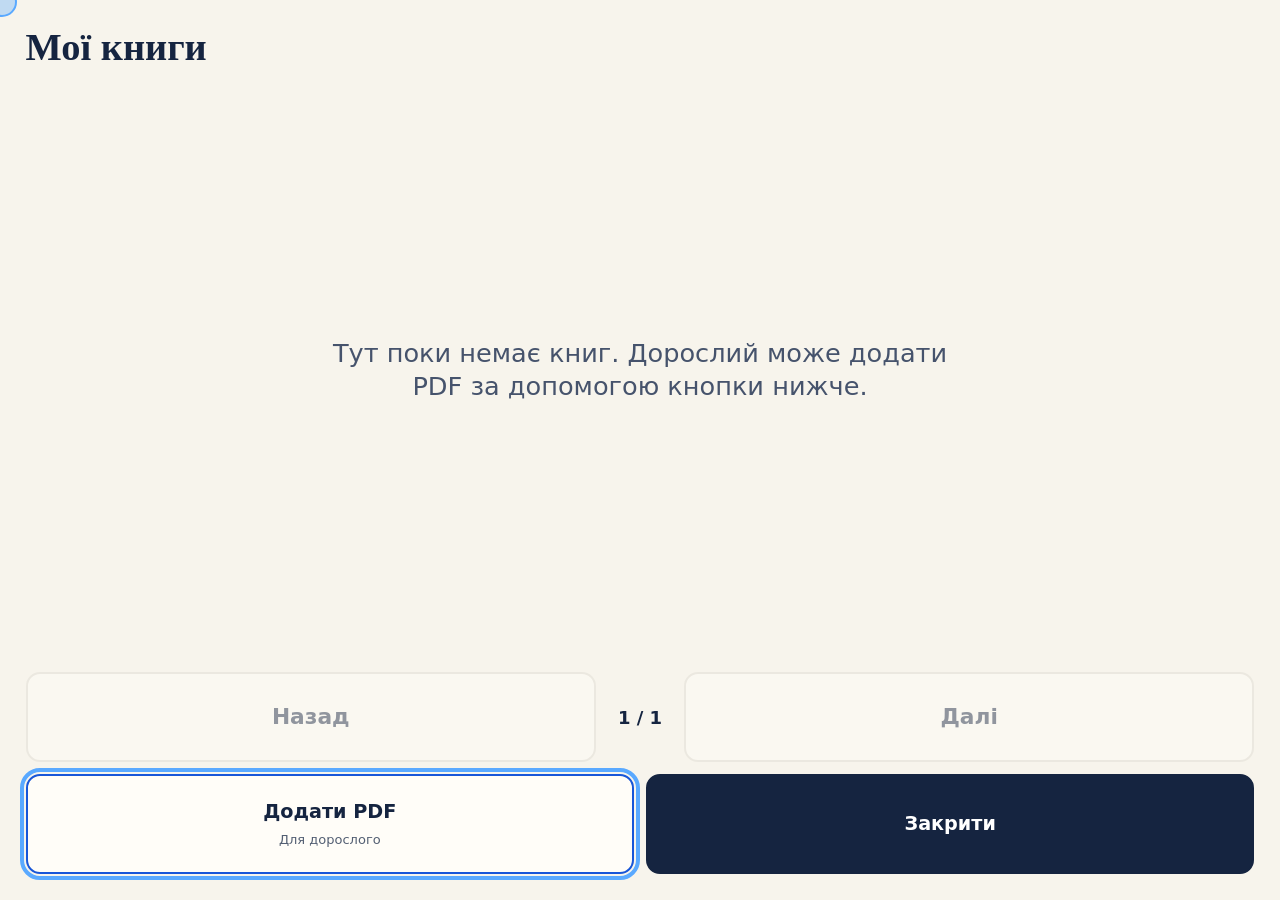
==== site/reader.html @ 6e588a0b "Replace button emoji with icons and document roadmap" ====
<!DOCTYPE html>
<html lang="uk">
<head>
<meta charset="UTF-8">
<meta name="viewport" content="width=device-width, initial-scale=1">
<title>Читанка PDF — керування очима</title>
<link rel="stylesheet" href="css/base.css">
<link rel="stylesheet" href="css/modals.css">
<link rel="stylesheet" href="css/reader.css">
<script src="lib/webgazer.js"></script>
</head>
<body>
<!-- Окрема сторінка читанки. Та сама розмітка секції є в index.html — змінювати обидві. -->
<!-- Читанка PDF: повноекранний шар. Логіка — js/reader/reader.js -->
<section id="reader-section" data-layer>
  <div class="rd-top"><span id="rd-title">Книги</span><span id="rd-page"></span></div>
  <div class="rd-main">
    <div id="reader-view"><div id="reader-pages"></div></div>
    <div class="rd-hint" id="rd-hint-top"></div><div class="rd-hint" id="rd-hint-bottom"></div>
    <div class="rd-hint" id="rd-hint-left"></div><div class="rd-hint" id="rd-hint-right"></div>
  </div>
  <nav class="rd-bar">
    <button class="tile" id="rd-exit" data-dwell><span class="tile-icon"><span class="ui-icon" aria-hidden="true" style="--icon:url(assets/icons/arrow-left.svg)"></span></span><span class="tile-label">Вихід</span></button>
    <button class="tile" id="rd-library" data-dwell><span class="tile-icon"><span class="ui-icon" aria-hidden="true" style="--icon:url(assets/icons/library.svg)"></span></span><span class="tile-label">Книги</span></button>
    <button class="tile" id="rd-zoom-out" data-dwell><span class="tile-icon"><span class="ui-icon" aria-hidden="true" style="--icon:url(assets/icons/zoom-out.svg)"></span></span><span class="tile-label">Менше</span></button>
    <button class="tile" id="rd-fit" data-dwell><span class="tile-icon"><span class="ui-icon" aria-hidden="true" style="--icon:url(assets/icons/move-horizontal.svg)"></span></span><span class="tile-label">По ширині</span></button>
    <button class="tile" id="rd-zoom-in" data-dwell><span class="tile-icon"><span class="ui-icon" aria-hidden="true" style="--icon:url(assets/icons/zoom-in.svg)"></span></span><span class="tile-label">Більше</span></button>
    <button class="tile" id="rd-prev" data-dwell><span class="tile-icon"><span class="ui-icon" aria-hidden="true" style="--icon:url(assets/icons/chevrons-up.svg)"></span></span><span class="tile-label">Назад</span></button>
    <button class="tile" id="rd-next" data-dwell><span class="tile-icon"><span class="ui-icon" aria-hidden="true" style="--icon:url(assets/icons/chevrons-down.svg)"></span></span><span class="tile-label">Далі</span></button>
    <button class="tile" id="rd-auto" data-dwell><span class="tile-icon"><span class="ui-icon" aria-hidden="true" style="--icon:url(assets/icons/eye.svg)"></span></span><span class="tile-label">Прокрутка</span></button>
    <button class="tile rd-more" id="rd-more" data-dwell><span class="tile-icon"><span class="ui-icon" aria-hidden="true" style="--icon:url(assets/icons/ellipsis.svg)"></span></span><span class="tile-label">Ще</span></button>
    <button class="tile" id="rd-pause" data-dwell data-dwell-always><span class="tile-icon"><span class="ui-icon" aria-hidden="true" style="--icon:url(assets/icons/pause.svg)"></span></span><span class="tile-label">Пауза</span></button>
  </nav>
</section>

<div id="modal-layer"></div>
<div id="gaze-dot"><div class="ring"></div></div>
<div id="toast" hidden></div>

<script>
  if (location.protocol === 'file:') {
    document.body.innerHTML = '<div class="file-warning"><h1>Відкрийте через ЗАПУСК.bat або веб-сервер</h1><p>Браузер не дозволяє камеру та модулі для файлів, відкритих подвійним кліком.</p></div>';
  }
</script>
<script type="module" src="js/reader-main.js"></script>
</body>
</html>
---- site/css/base.css ----
/* Токени, каркас, тулбар, панелі, dwell-зворотний зв'язок. Високий контраст, великі цілі. */
:root {
  --bg: #10131a; --panel: #181c25; --panel-2: #222836; --border: #343c4f;
  --text: #f1f3f8; --dim: #a3acbf; --accent: #5aa9ff; --ok: #4cd08a; --bad: #ff6b6b; --warn: #ffc257;
  --c-output: #b98cff; --c-input: #ff9f5a; --c-assign: #5aa9ff; --c-if: #ffc257; --c-while: #4cd08a; --c-for: #3fd0d0;
  --radius: 16px; --gap: 12px;
}
* { box-sizing: border-box; }
html, body { margin: 0; height: 100%; background: var(--bg); color: var(--text);
  font: 20px/1.3 'Segoe UI', system-ui, sans-serif; overflow: hidden; user-select: none; }
body { display: flex; flex-direction: column; }
[hidden] { display: none !important; }

/* ---- плитка (усі кнопки) ---- */
.tile { position: relative; overflow: hidden; display: flex; flex-direction: column; align-items: center; justify-content: center;
  gap: 4px; min-height: 96px; min-width: 110px; padding: 10px; border-radius: var(--radius);
  background: var(--panel-2); color: var(--text); border: 3px solid var(--border);
  font: inherit; font-size: 24px; font-weight: 600; cursor: pointer; }
.tile-icon { font-size: 30px; line-height: 1; }
.ui-icon { display: inline-block; width: 1em; height: 1em; vertical-align: middle; background: currentColor;
  -webkit-mask: var(--icon) center / contain no-repeat; mask: var(--icon) center / contain no-repeat; }
.tile:focus-visible { outline: 4px solid var(--accent); outline-offset: 2px; }
.tile-sub { font-size: 15px; font-weight: 400; color: var(--dim); }
.tile.ok { border-color: var(--ok); }
.tile.cancel { border-color: #555; color: var(--dim); }
.tile.danger { border-color: var(--bad); }
.tile.active { border-color: var(--accent); background: #1d3350; }

/* dwell: смужка прогресу знизу + підсвічування */
[data-dwell] { position: relative; }
[data-dwell]::after { content: ''; position: absolute; left: 0; bottom: 0; height: 8px; pointer-events: none;
  width: calc(var(--dwell, 0) * 100%); background: var(--ok); }
.dwell-focus { outline: 4px solid var(--accent); outline-offset: 2px; }
.dwell-fired { animation: fired .3s; }
@keyframes fired { from { background: var(--ok); } }
body.paused [data-dwell]:not([data-dwell-always]) { opacity: .35; }
body.paused #btn-pause { border-color: var(--warn); background: #4a3a14; }

#gaze-dot { position: fixed; left: 0; top: 0; width: 0; height: 0; pointer-events: none; z-index: 10001; }
#gaze-dot::before { content: ''; position: absolute; width: 26px; height: 26px; left: -13px; top: -13px; border-radius: 50%;
  background: rgba(90,169,255,.35); border: 2px solid var(--accent); }
#gaze-dot .ring { position: absolute; width: 56px; height: 56px; left: -28px; top: -28px; border-radius: 50%;
  background: conic-gradient(var(--ok) calc(var(--p, 0) * 360deg), transparent 0);
  -webkit-mask: radial-gradient(circle, transparent 20px, #000 21px); mask: radial-gradient(circle, transparent 20px, #000 21px); }

/* ---- тулбар ---- */
#toolbar { display: flex; gap: var(--gap); padding: var(--gap); background: var(--panel); border-bottom: 2px solid var(--border); flex-shrink: 0; }
#toolbar .tool { min-width: 140px; }
#toolbar .run { border-color: var(--ok); }
#toolbar .stop { border-color: var(--bad); }
body:not(.running) #btn-stop { opacity: .45; }
.spacer { flex: 1; display: flex; align-items: center; justify-content: center; text-align: center; }
#cam-status { font-size: 16px; color: var(--dim); max-width: 420px; }
#cam-status.ok { color: var(--ok); }
#cam-status.error { color: var(--bad); font-weight: 600; }

/* ---- основна частина ---- */
#main { flex: 1; display: flex; min-height: 0; }
#chart-panel { flex: 1; display: flex; min-width: 0; }
#chart-wrap { flex: 1; overflow: auto; padding: 24px 24px 200px;
  background: radial-gradient(circle at 1px 1px, #262c3a 1px, transparent 0) 0 0/28px 28px; }
#chart-wrap::-webkit-scrollbar { width: 14px; height: 14px; }
#chart-wrap::-webkit-scrollbar-thumb { background: var(--border); border-radius: 7px; }
#scroller { display: grid; grid-template-rows: 1fr auto auto 1fr; gap: var(--gap); padding: var(--gap); width: 130px; background: var(--panel); }
#scroller .tile { font-size: 34px; min-width: 0; }

#side { width: 380px; display: flex; flex-direction: column; padding: var(--gap); background: var(--panel); border-left: 2px solid var(--border); gap: 8px; }
#side h3 { margin: 4px 0; font-size: 18px; color: var(--dim); }
#console-out { flex: 2; overflow-y: auto; background: #0a0c10; border-radius: 12px; padding: 12px; font: 24px/1.35 Consolas, monospace; }
#console-out .line.sys { color: var(--dim); font-size: 17px; }
#console-out .line.error { color: var(--bad); font-size: 19px; }
#console-out .line.input { color: var(--c-input); }
#vars { flex: 1; overflow-y: auto; }
.var-row { display: flex; justify-content: space-between; padding: 8px 12px; margin-bottom: 6px; border-radius: 10px; background: var(--panel-2); font-size: 22px; }
.var-row span { font-family: Consolas, monospace; color: var(--ok); }
.muted { color: var(--dim); }

#toast { position: fixed; top: 130px; left: 50%; transform: translateX(-50%); z-index: 10002; max-width: 80vw;
  background: var(--panel-2); border: 2px solid var(--accent); border-radius: 12px; padding: 14px 24px; font-size: 22px; }

/* відео WebGazer: маленьке в кутку; при калібруванні — по центру */
#webgazerVideoContainer { position: fixed !important; left: auto !important; top: auto !important; right: 150px !important; bottom: 12px !important;
  transform: scale(.5); transform-origin: bottom right; z-index: 900 !important; border-radius: 12px; overflow: hidden; opacity: .85; }
body.calibrating #webgazerVideoContainer { right: 50% !important; bottom: 50% !important; transform: translate(50%, 50%) scale(1.3); z-index: 10005 !important; opacity: 1; }

.file-warning { margin: auto; text-align: center; padding: 40px; }
---- site/css/modals.css ----
/* Модалки: займають майже весь екран, щоб плитки були якомога більшими. */
#modal-layer > .modal { position: fixed; inset: 0; z-index: 5000; display: flex; flex-direction: column;
  padding: 20px 28px; background: rgba(12,14,19,.97); }
.modal-title { margin: 0 0 16px; font-size: 32px; text-align: center; }
.modal-body { flex: 1; display: flex; flex-direction: column; gap: var(--gap); min-height: 0; }
.grid { display: grid; grid-template-columns: repeat(var(--cols), 1fr); gap: var(--gap); grid-auto-rows: minmax(110px, 1fr); flex: 1; }
.tile.var { font-family: Consolas, monospace; font-size: 30px; color: var(--c-assign); }
.tile.op { font-size: 34px; color: var(--warn); }
.tile.digit, .tile.key { font-size: 36px; }
.tile[class*="block-"] { font-size: 28px; }
.block-output { border-color: var(--c-output); } .block-input { border-color: var(--c-input); }
.block-assign { border-color: var(--c-assign); } .block-if { border-color: var(--c-if); }
.block-while { border-color: var(--c-while); } .block-for { border-color: var(--c-for); }

/* редактор виразу */
.expr-top { display: flex; gap: 16px; align-items: center; }
.expr-display, .kb-display { flex: 1; min-height: 90px; padding: 14px 20px; border-radius: 14px; background: #0a0c10;
  border: 3px solid var(--border); font: 600 38px/1.2 Consolas, monospace; display: flex; align-items: center; word-break: break-word; }
.modal-body > .kb-display { flex: 0 0 auto; }
.expr-status { width: 360px; font-size: 20px; }
.expr-status.ok { color: var(--ok); } .expr-status.bad { color: var(--warn); }
.expr-tabs { display: grid; grid-template-columns: repeat(3, 1fr); gap: var(--gap); }
.expr-tabs .tile { min-height: 80px; }
.expr-main, .kb-main { flex: 1; display: flex; gap: var(--gap); min-height: 0; }
.expr-pad { flex: 1; display: flex; }
.expr-side, .kb-side { width: 230px; display: flex; flex-direction: column; gap: var(--gap); }
.expr-side .tile, .kb-side .tile { flex: 1; min-height: 80px; }

@media (max-width: 700px) {
  #modal-layer > :is(.expr-editor, .keyboard, .numpad) { padding: 10px; gap: 6px; }
  :is(.expr-editor, .keyboard, .numpad) .modal-title { margin: 0; font-size: 21px; line-height: 1.15; }
  :is(.expr-editor, .keyboard, .numpad) .modal-body { gap: 6px; }
  :is(.expr-editor, .keyboard, .numpad) .tile { min-width: 0; min-height: 0; padding: 3px; gap: 2px; border-radius: 9px; font-size: 16px; overflow-wrap: anywhere; }
  :is(.expr-editor, .keyboard, .numpad) .tile-icon { font-size: 18px; }
  :is(.expr-editor, .keyboard, .numpad) .tile-sub { font-size: 11px; line-height: 1; }
  :is(.expr-editor, .keyboard, .numpad) .grid { min-width: 0; min-height: 0; gap: 4px; grid-auto-rows: minmax(0, 1fr); }
  .expr-top { gap: 6px; min-width: 0; }
  .expr-display, .kb-display { min-width: 0; min-height: 48px; max-height: 68px; overflow: auto; padding: 6px 10px; font-size: 22px; }
  .expr-status { width: auto; flex: 0 1 38%; max-height: 68px; overflow: auto; font-size: 13px; line-height: 1.1; overflow-wrap: anywhere; }
  .expr-tabs { gap: 4px; }
  .expr-tabs .tile { min-height: 52px; font-size: 13px; }
  .expr-main, .kb-main { flex-direction: column; gap: 6px; }
  .expr-pad, .kb-keys { flex: 1; min-height: 0; min-width: 0; display: flex; }
  .expr-pad .grid, .keyboard .grid { grid-template-columns: repeat(6, minmax(0, 1fr)); }
  .numpad .kb-main > .grid { grid-template-columns: repeat(3, minmax(0, 1fr)); }
  .expr-side, .kb-side { width: 100%; flex: 0 0 104px; display: grid; grid-template-columns: repeat(3, minmax(0, 1fr)); grid-auto-rows: minmax(0, 1fr); gap: 4px; }
  .expr-side { flex-basis: 54px; grid-template-columns: repeat(4, minmax(0, 1fr)); }
  .numpad .kb-side { flex-basis: 64px; }
}

/* Choice pages keep every gaze target visible, including on narrow screens. */
#modal-layer > .choice { padding: clamp(12px, 2.5vw, 28px); gap: 10px; background: #f7f4ec; color: #152440; }
.choice .modal-title { font: 700 clamp(24px, 4vw, 40px)/1.1 Georgia, serif; text-align: left; margin: 0; overflow-wrap: anywhere; }
.choice .tile { background: #fffdf8; color: #152440; border: 2px solid #ddd8cd; }
.choice .tile-sub { color: #535f73; }
.choice .tile:hover, .choice .tile:focus-visible { border-color: #1856d8; }
.choice .tile:focus-visible, .choice .tile.dwell-focus { outline-color: #1856d8; }
.choice [data-dwell]::after { background: #1856d8; }
.choice .tile.danger { border-color: #b64242; }
.choice .tile.cancel { background: #e8eef8; color: #152440; }
.choice .modal-body, .choice .grid { min-width: 0; min-height: 0; }
.choice .grid { grid-template-columns: repeat(var(--cols), minmax(0, 1fr)); grid-auto-rows: minmax(0, 1fr); }
.choice .grid .tile, .choice-nav .tile { min-width: 0; min-height: 0; overflow-wrap: anywhere; }
.choice-nav { display: flex; flex: 0 0 clamp(64px, 12vh, 96px); align-items: stretch; gap: 8px; }
.choice-nav .tile { flex: 1; font-size: clamp(16px, 2vw, 22px); }
.choice-nav .tile:disabled { opacity: .35; }
.choice-page-count { align-self: center; white-space: nowrap; font-size: 16px; }
@media (max-width: 700px) {
  .choice .grid { grid-template-columns: repeat(2, minmax(0, 1fr)); }
  .choice .grid .tile { font-size: clamp(16px, 4.5vw, 22px); padding: 6px; }
  .choice .grid .tile-icon { font-size: clamp(24px, 5vw, 32px); }
  .choice .grid .tile-sub { font-size: clamp(13px, 3.5vw, 15px); }
  .choice-nav { gap: 5px; }
  .choice-nav .tile { font-size: 15px; padding: 5px; }
  .choice-page-count { font-size: 13px; }
}

/* Settings are paged so gaze targets remain available without scrolling. */
#modal-layer > .settings { background: #f7f4ec; color: #152440; padding: clamp(12px, 2.5vw, 28px); gap: 10px; }
.settings .modal-title { margin: 0; font: 700 clamp(26px, 4vw, 42px)/1.1 Georgia, serif; text-align: left; }
.settings .modal-body { overflow: hidden; gap: 12px; }
.settings .steppers, .settings .settings-toggles { flex: 1; min-height: 0; display: grid; grid-template-columns: 1fr 1fr; grid-template-rows: 1fr 1fr; gap: 12px; }
.settings .stepper { min-width: 0; min-height: 0; display: grid; grid-template-columns: minmax(64px, 1fr) minmax(65px, 1fr) minmax(64px, 1fr); grid-template-rows: auto 1fr; gap: 6px 8px; padding: 12px; border: 1px solid #ddd9ce; border-radius: 16px; background: #fffdf8; }
.settings .stepper-label { grid-column: 1 / -1; font-size: clamp(16px, 2vw, 21px); font-weight: 700; line-height: 1.15; color: #152440; }
.settings .stepper-value { align-self: center; text-align: center; font-size: clamp(18px, 2.2vw, 28px); font-weight: 700; font-variant-numeric: tabular-nums; }
#modal-layer > .settings .tile { min-width: 0; min-height: 0; border: 2px solid #c9d3e3; border-radius: 14px; background: #e8eef8; color: #152440; font-size: clamp(16px, 2vw, 23px); }
#modal-layer > .settings .tile:focus-visible { outline: 4px solid #1856d8; outline-offset: 2px; }
#modal-layer > .settings .tile.dwell-focus { outline: 4px solid #1856d8; }
#modal-layer > .settings [data-dwell]::after { background: #1856d8; }
#modal-layer > .settings .tile:disabled { opacity: .35; cursor: default; }
#modal-layer > .settings .settings-close { background: #152440; color: #fff; border-color: #152440; }
#modal-layer > .settings .settings-close::after { background: #efb21d; }
.settings-nav { flex: 0 0 clamp(66px, 12vh, 96px); display: grid; grid-template-columns: minmax(0, 1fr) auto minmax(0, 1fr) minmax(0, 1.2fr); gap: 8px; align-items: stretch; }
.settings-page-count { align-self: center; white-space: nowrap; font-size: 16px; font-weight: 700; }
#modal-layer > .modal .modal-resume { flex: 0 0 68px; align-self: flex-end; min-height: 68px; min-width: 180px; padding: 8px 20px; border-color: #efb21d; background: #ffedb2; color: #152440; }
@media (max-width: 700px) {
  .settings .steppers { grid-template-columns: 1fr; grid-template-rows: repeat(4, 1fr); gap: 8px; }
  .settings .stepper { grid-template-columns: minmax(60px, .8fr) minmax(55px, 1fr) minmax(60px, .8fr); grid-template-rows: auto minmax(0, 1fr); padding: 6px 10px; gap: 4px 8px; }
  .settings .stepper-label { font-size: 15px; }
  .settings .settings-toggles { gap: 8px; }
  #modal-layer > .settings .tile { font-size: 16px; padding: 4px; }
  #modal-layer > .settings .tile-icon { font-size: 22px; }
  .settings-nav { flex-basis: 68px; gap: 5px; }
  .settings-page-count { font-size: 13px; }
  #modal-layer > .settings .settings-nav .tile { font-size: 14px; }
  #modal-layer > .modal .modal-resume { flex-basis: 56px; min-height: 56px; min-width: 150px; }
}

/* перевірка очей */
.eye-state { font-size: 40px; text-align: center; }
.eye-bar { position: relative; height: 70px; border-radius: 14px; background: #0a0c10; border: 3px solid var(--border); overflow: hidden; }
.eye-fill { height: 100%; width: 0; background: var(--ok); transition: width .05s linear; }
.eye-fill.closed { background: var(--warn); }
.eye-mark { position: absolute; top: 0; bottom: 0; width: 4px; background: var(--bad); }
.eye-row { flex: 1; display: flex; gap: var(--gap); min-height: 0; }
.eye-stats { flex: 1; display: flex; flex-direction: column; justify-content: center; gap: 12px; font-size: 28px; }
.eye-stats b { color: var(--ok); }
.eye-target { flex: 1; font-size: 34px; }
.eye-close { flex: 0 0 110px; }

/* калібрування */
.modal.calib { background: #000 !important; }
.calib-msg { margin: auto auto 80px auto; text-align: center; font-size: 26px; position: relative; z-index: 10010; }
.calib-msg.small { position: absolute; left: 0; right: 0; top: 35%; color: var(--dim); }
/* червона — чекаємо, поки око зупиниться на точці;
   зелена — око на точці, йде збір (точка зменшується з прогресом);
   done — точку зібрано: коротко світиться зеленим, потім з'являється наступна */
.calib-dot { position: absolute; width: 80px; height: 80px; margin: -40px 0 0 -40px; border-radius: 50%;
  background: radial-gradient(circle, #fff 0 9px, var(--bad) 10px); box-shadow: 0 0 30px var(--bad);
  transition: transform .15s linear, background .2s, box-shadow .2s; }
.calib-dot.settled { background: radial-gradient(circle, #fff 0 9px, var(--ok) 10px); box-shadow: 0 0 30px var(--ok); }
.calib-dot.done { background: var(--ok); box-shadow: 0 0 60px 20px var(--ok); }
---- site/css/reader.css ----
/* PDF reader: the page remains neutral and controls use the same visual language as Home. */
#reader-section { position: fixed; inset: 0; z-index: 3500; display: flex; flex-direction: column; background: #f7f4ec; color: #152440; }
.rd-top { display: flex; justify-content: space-between; align-items: center; gap: 16px; padding: 10px 20px; min-height: 52px; color: #152440; font-size: 18px; flex-shrink: 0; }
#rd-title { overflow: hidden; white-space: nowrap; text-overflow: ellipsis; font-weight: 700; }
#rd-page { color: #34435e; font-weight: 600; white-space: nowrap; }
.rd-main { position: relative; flex: 1; min-height: 0; }
#reader-view { position: absolute; inset: 0; overflow: auto; background: #dce3ed; }
#reader-pages { display: flex; flex-direction: column; align-items: center; gap: 16px; padding: 16px 24px; min-width: min-content; }
.pdf-page { position: relative; flex-shrink: 0; background: #fff; box-shadow: 0 2px 12px rgba(21,36,64,.2); }
.pdf-page canvas { position: absolute; inset: 0; width: 100%; height: 100%; }
.rd-hint { position: absolute; pointer-events: none; opacity: 0; transition: opacity .15s; z-index: 2; }
#rd-hint-top { left: 0; right: 0; top: 0; height: 16%; background: linear-gradient(rgba(24,86,216,.45), transparent); }
#rd-hint-bottom { left: 0; right: 0; bottom: 0; height: 24%; background: linear-gradient(transparent, rgba(24,86,216,.45)); }
#rd-hint-left { top: 0; bottom: 0; left: 0; width: 12%; background: linear-gradient(90deg, rgba(24,86,216,.45), transparent); }
#rd-hint-right { top: 0; bottom: 0; right: 0; width: 12%; background: linear-gradient(270deg, rgba(24,86,216,.45), transparent); }
.rd-bar { display: grid; grid-template-columns: repeat(9, 1fr); gap: 10px; padding: 10px; height: 120px; flex-shrink: 0; background: #f7f4ec; border-top: 1px solid #dedbd2; }
.rd-bar .tile { min-width: 0; min-height: 0; padding: 8px; background: #fffdf8; border: 2px solid #ddd8cd; border-radius: 14px; color: #152440; font-size: 17px; }
.rd-bar .tile-icon { font-size: 28px; }
.rd-bar .tile-label { text-align: center; line-height: 1.1; }
.rd-bar .tile:hover, .rd-bar .tile:focus-visible { border-color: #1856d8; }
.rd-bar .tile.dwell-focus { outline-color: #1856d8; }
.rd-bar [data-dwell]::after { background: #1856d8; }
.rd-bar .tile.active { background: #dce8ff; border-color: #1856d8; }
.rd-bar #rd-pause { background: #152440; color: #fff; border-color: #152440; }
.rd-bar #rd-pause::after { background: #efb21d; }
.rd-more { display: none; }

/* The library always presents a finite page of large targets with gaze-accessible navigation. */
#modal-layer > .modal.library { padding: clamp(12px, 2vw, 28px); background: #f7f4ec; color: #152440; }
.library .modal-title { text-align: left; margin: 0 0 12px; font: 700 clamp(28px, 3vw, 46px)/1.1 Georgia, serif; }
.library .modal-body { display: flex; flex-direction: column; gap: 12px; min-height: 0; }
.library-books { flex: 1; min-height: 0; display: grid; grid-template-columns: repeat(2, minmax(0, 1fr)); grid-template-rows: repeat(2, minmax(0, 1fr)); gap: 12px; }
.library .tile { min-width: 0; min-height: 0; padding: 12px; background: #fffdf8; color: #152440; border: 2px solid #dedbd2; border-radius: 14px; }
.library .tile:hover, .library .tile:focus-visible { border-color: #1856d8; }
.library .tile.dwell-focus { outline-color: #1856d8; }
.library [data-dwell]::after { background: #1856d8; }
.library .tile:disabled { opacity: .45; cursor: default; }
.library .tile.book { text-align: left; align-items: flex-start; justify-content: center; padding: clamp(12px, 2vw, 24px); }
.library .tile.book .tile-label { display: -webkit-box; -webkit-box-orient: vertical; -webkit-line-clamp: 3; overflow: hidden; overflow-wrap: anywhere; font-size: clamp(18px, 2.3vw, 30px); line-height: 1.16; }
.library .tile-sub { margin-top: 8px; color: #535f73; font-size: clamp(14px, 1.4vw, 18px); }
.library-empty { flex: 1; display: flex; align-items: center; max-width: 640px; margin: 0 auto; font-size: clamp(18px, 2vw, 26px); color: #46536c; text-align: center; }
.library-instruction { margin: 0; font-size: 18px; color: #923b29; }
.library-pages { display: grid; grid-template-columns: 1fr auto 1fr; align-items: center; gap: 12px; height: clamp(58px, 10vh, 90px); flex-shrink: 0; }
.library-pages .tile { height: 100%; font-size: clamp(16px, 1.7vw, 22px); }
.library-page { min-width: 64px; font-size: 18px; font-weight: 700; text-align: center; }
.library-tools { display: flex; gap: 12px; flex-shrink: 0; min-height: clamp(72px, 12vh, 100px); }
.library-tools .tile { flex: 1; font-size: clamp(15px, 1.5vw, 20px); }
.library-tools .tile-sub { margin: 3px 0 0; font-size: 13px; }
.library-tools .library-exit { background: #152440; color: #fff; border-color: #152440; }
.library-tools .library-exit::after { background: #efb21d; }
@media (max-width: 1050px) {
  .rd-bar { grid-template-columns: minmax(0, 1fr) repeat(3, minmax(0, .9fr)) minmax(0, 1.35fr); height: 106px; gap: 8px; padding: 8px; }
  .rd-bar .tile { padding: 4px; gap: 2px; }
  .rd-bar .tile-label { font-size: clamp(13px, 1.7vw, 17px); overflow-wrap: anywhere; }
  .rd-bar .tile-icon { font-size: 26px; }
  .rd-more { display: flex; }
  .rd-bar #rd-library, .rd-bar #rd-zoom-out, .rd-bar #rd-fit, .rd-bar #rd-zoom-in, .rd-bar #rd-auto { display: none; }
  .rd-bar.more { grid-template-columns: repeat(4, minmax(0, 1fr)); grid-template-rows: 1fr 1fr; height: min(220px, 32vh); }
  .rd-bar.more #rd-library, .rd-bar.more #rd-zoom-out, .rd-bar.more #rd-fit, .rd-bar.more #rd-zoom-in, .rd-bar.more #rd-auto { display: flex; }
  .rd-bar.more #rd-exit, .rd-bar.more #rd-prev, .rd-bar.more #rd-next { display: none; }
}
@media (max-width: 600px) {
  .rd-top { min-height: 44px; padding: 7px 12px; font-size: 15px; }
  .rd-bar { height: 92px; gap: 6px; padding: 6px; }
  .rd-bar .tile-icon { font-size: 22px; }
  .rd-bar .tile-label { font-size: 13px; }
  #modal-layer > .modal.library { padding: 12px; }
  .library .modal-body { gap: 8px; }
  .library-books { gap: 8px; }
  .library-pages { height: 58px; gap: 8px; }
  .library-tools { min-height: 76px; gap: 8px; }
  .library-tools .tile { padding: 6px; }
  .library .tile-sub { margin-top: 4px; font-size: 13px; }
}
@media (prefers-reduced-motion: reduce) { .rd-hint { transition: none; } }
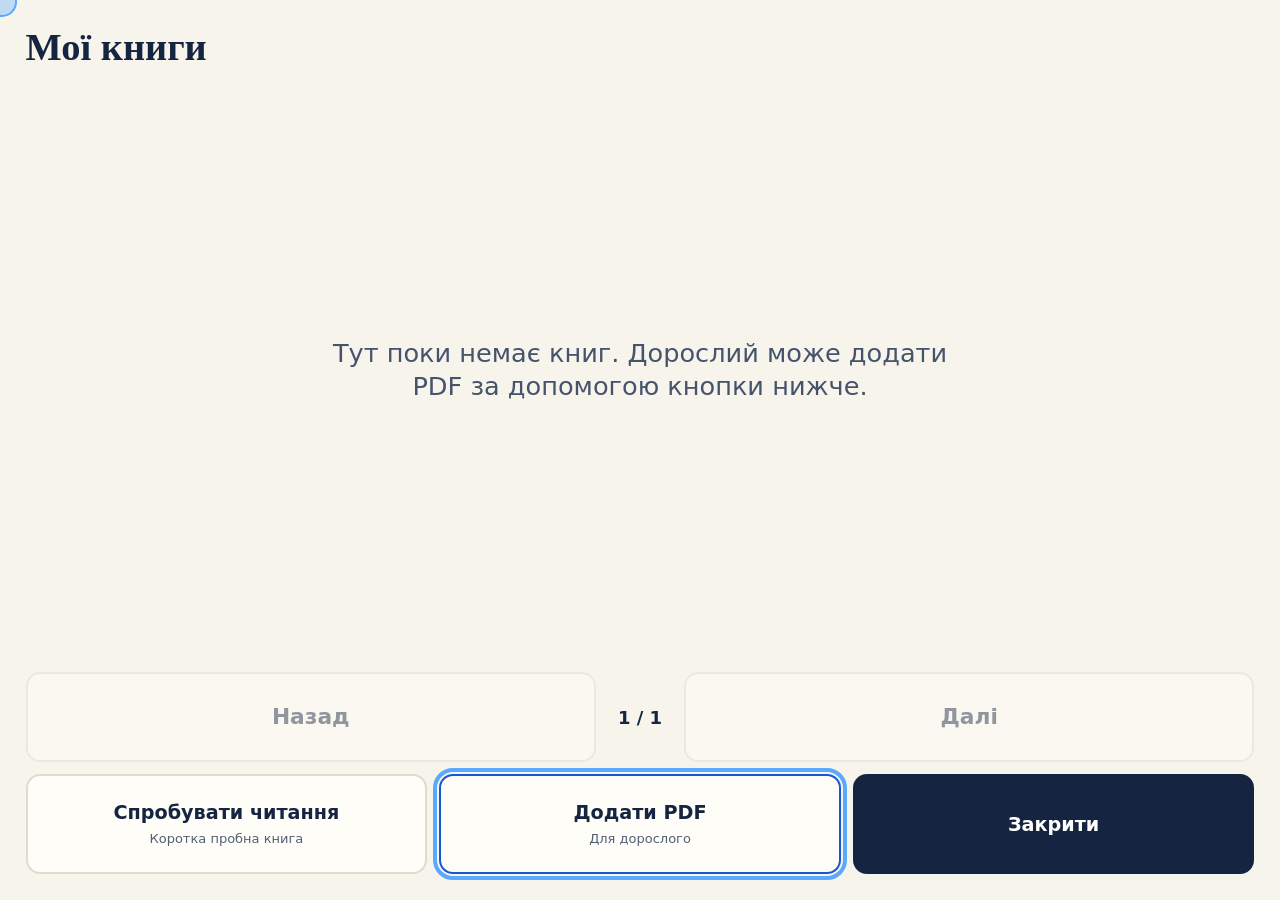
==== commit da59a88a: "Add reading demo and fix issues found in browser review" ====
--- a/site/reader.html
+++ b/site/reader.html
@@ -4,9 +4,9 @@
 <meta charset="UTF-8">
 <meta name="viewport" content="width=device-width, initial-scale=1">
 <title>Читанка PDF — керування очима</title>
-<link rel="stylesheet" href="css/base.css">
-<link rel="stylesheet" href="css/modals.css">
-<link rel="stylesheet" href="css/reader.css">
+<link rel="stylesheet" href="css/base.css?v=20261105b">
+<link rel="stylesheet" href="css/modals.css?v=20261105b">
+<link rel="stylesheet" href="css/reader.css?v=20261105b">
 <script src="lib/webgazer.js"></script>
 </head>
 <body>
@@ -20,16 +20,16 @@
     <div class="rd-hint" id="rd-hint-left"></div><div class="rd-hint" id="rd-hint-right"></div>
   </div>
   <nav class="rd-bar">
-    <button class="tile" id="rd-exit" data-dwell><span class="tile-icon"><span class="ui-icon" aria-hidden="true" style="--icon:url(assets/icons/arrow-left.svg)"></span></span><span class="tile-label">Вихід</span></button>
-    <button class="tile" id="rd-library" data-dwell><span class="tile-icon"><span class="ui-icon" aria-hidden="true" style="--icon:url(assets/icons/library.svg)"></span></span><span class="tile-label">Книги</span></button>
-    <button class="tile" id="rd-zoom-out" data-dwell><span class="tile-icon"><span class="ui-icon" aria-hidden="true" style="--icon:url(assets/icons/zoom-out.svg)"></span></span><span class="tile-label">Менше</span></button>
-    <button class="tile" id="rd-fit" data-dwell><span class="tile-icon"><span class="ui-icon" aria-hidden="true" style="--icon:url(assets/icons/move-horizontal.svg)"></span></span><span class="tile-label">По ширині</span></button>
-    <button class="tile" id="rd-zoom-in" data-dwell><span class="tile-icon"><span class="ui-icon" aria-hidden="true" style="--icon:url(assets/icons/zoom-in.svg)"></span></span><span class="tile-label">Більше</span></button>
-    <button class="tile" id="rd-prev" data-dwell><span class="tile-icon"><span class="ui-icon" aria-hidden="true" style="--icon:url(assets/icons/chevrons-up.svg)"></span></span><span class="tile-label">Назад</span></button>
-    <button class="tile" id="rd-next" data-dwell><span class="tile-icon"><span class="ui-icon" aria-hidden="true" style="--icon:url(assets/icons/chevrons-down.svg)"></span></span><span class="tile-label">Далі</span></button>
-    <button class="tile" id="rd-auto" data-dwell><span class="tile-icon"><span class="ui-icon" aria-hidden="true" style="--icon:url(assets/icons/eye.svg)"></span></span><span class="tile-label">Прокрутка</span></button>
-    <button class="tile rd-more" id="rd-more" data-dwell><span class="tile-icon"><span class="ui-icon" aria-hidden="true" style="--icon:url(assets/icons/ellipsis.svg)"></span></span><span class="tile-label">Ще</span></button>
-    <button class="tile" id="rd-pause" data-dwell data-dwell-always><span class="tile-icon"><span class="ui-icon" aria-hidden="true" style="--icon:url(assets/icons/pause.svg)"></span></span><span class="tile-label">Пауза</span></button>
+    <button class="tile" id="rd-exit" data-dwell><span class="tile-icon"><span class="ui-icon" aria-hidden="true" style="--icon:url(../assets/icons/arrow-left.svg)"></span></span><span class="tile-label">Вихід</span></button>
+    <button class="tile" id="rd-library" data-dwell><span class="tile-icon"><span class="ui-icon" aria-hidden="true" style="--icon:url(../assets/icons/library.svg)"></span></span><span class="tile-label">Книги</span></button>
+    <button class="tile" id="rd-zoom-out" data-dwell><span class="tile-icon"><span class="ui-icon" aria-hidden="true" style="--icon:url(../assets/icons/zoom-out.svg)"></span></span><span class="tile-label">Менше</span></button>
+    <button class="tile" id="rd-fit" data-dwell><span class="tile-icon"><span class="ui-icon" aria-hidden="true" style="--icon:url(../assets/icons/move-horizontal.svg)"></span></span><span class="tile-label">По ширині</span></button>
+    <button class="tile" id="rd-zoom-in" data-dwell><span class="tile-icon"><span class="ui-icon" aria-hidden="true" style="--icon:url(../assets/icons/zoom-in.svg)"></span></span><span class="tile-label">Більше</span></button>
+    <button class="tile" id="rd-prev" data-dwell><span class="tile-icon"><span class="ui-icon" aria-hidden="true" style="--icon:url(../assets/icons/chevrons-up.svg)"></span></span><span class="tile-label">Назад</span></button>
+    <button class="tile" id="rd-next" data-dwell><span class="tile-icon"><span class="ui-icon" aria-hidden="true" style="--icon:url(../assets/icons/chevrons-down.svg)"></span></span><span class="tile-label">Далі</span></button>
+    <button class="tile" id="rd-auto" data-dwell><span class="tile-icon"><span class="ui-icon" aria-hidden="true" style="--icon:url(../assets/icons/eye.svg)"></span></span><span class="tile-label">Прокрутка</span></button>
+    <button class="tile rd-more" id="rd-more" data-dwell><span class="tile-icon"><span class="ui-icon" aria-hidden="true" style="--icon:url(../assets/icons/ellipsis.svg)"></span></span><span class="tile-label">Ще</span></button>
+    <button class="tile" id="rd-pause" data-dwell data-dwell-always><span class="tile-icon"><span class="ui-icon" aria-hidden="true" style="--icon:url(../assets/icons/pause.svg)"></span></span><span class="tile-label">Пауза</span></button>
   </nav>
 </section>
 
--- a/site/css/modals.css
+++ b/site/css/modals.css
@@ -41,7 +41,9 @@
   .expr-tabs .tile { min-height: 52px; font-size: 13px; }
   .expr-main, .kb-main { flex-direction: column; gap: 6px; }
   .expr-pad, .kb-keys { flex: 1; min-height: 0; min-width: 0; display: flex; }
-  .expr-pad .grid, .keyboard .grid { grid-template-columns: repeat(6, minmax(0, 1fr)); }
+  .expr-pad .grid { grid-template-columns: repeat(3, minmax(0, 1fr)); }
+  .expr-pad .tile { font-size: 22px; }
+  .keyboard .grid { grid-template-columns: repeat(6, minmax(0, 1fr)); }
   .numpad .kb-main > .grid { grid-template-columns: repeat(3, minmax(0, 1fr)); }
   .expr-side, .kb-side { width: 100%; flex: 0 0 104px; display: grid; grid-template-columns: repeat(3, minmax(0, 1fr)); grid-auto-rows: minmax(0, 1fr); gap: 4px; }
   .expr-side { flex-basis: 54px; grid-template-columns: repeat(4, minmax(0, 1fr)); }
@@ -107,6 +109,17 @@
 }
 
 /* перевірка очей */
+#modal-layer > .settings .stepper .tile { font-size: 36px; }
+#modal-layer > .settings .settings-nav .tile { font-size: 20px; }
+#modal-layer > :is(.expr-editor, .keyboard, .numpad) { background: #f7f4ec; color: #152440; }
+:is(.expr-editor, .keyboard, .numpad) .tile { background: #fffdf8; color: #152440; border-color: #c9d3e3; }
+:is(.expr-editor, .keyboard, .numpad) :is(.expr-display, .kb-display) { background: #e8eef8; color: #152440; border-color: #c9d3e3; }
+:is(.expr-editor, .keyboard, .numpad) .tile.active { background: #1856d8; color: #fff; border-color: #1856d8; }
+:is(.expr-editor, .keyboard, .numpad) .tile.ok { background: #152440; color: #fff; border-color: #152440; }
+:is(.expr-editor, .keyboard, .numpad) .expr-status.ok { color: #21664b; }
+:is(.expr-editor, .keyboard, .numpad) .expr-status.bad { color: #a12c30; }
+.tile-label { line-height: 1.2; }
+
 .eye-state { font-size: 40px; text-align: center; }
 .eye-bar { position: relative; height: 70px; border-radius: 14px; background: #0a0c10; border: 3px solid var(--border); overflow: hidden; }
 .eye-fill { height: 100%; width: 0; background: var(--ok); transition: width .05s linear; }
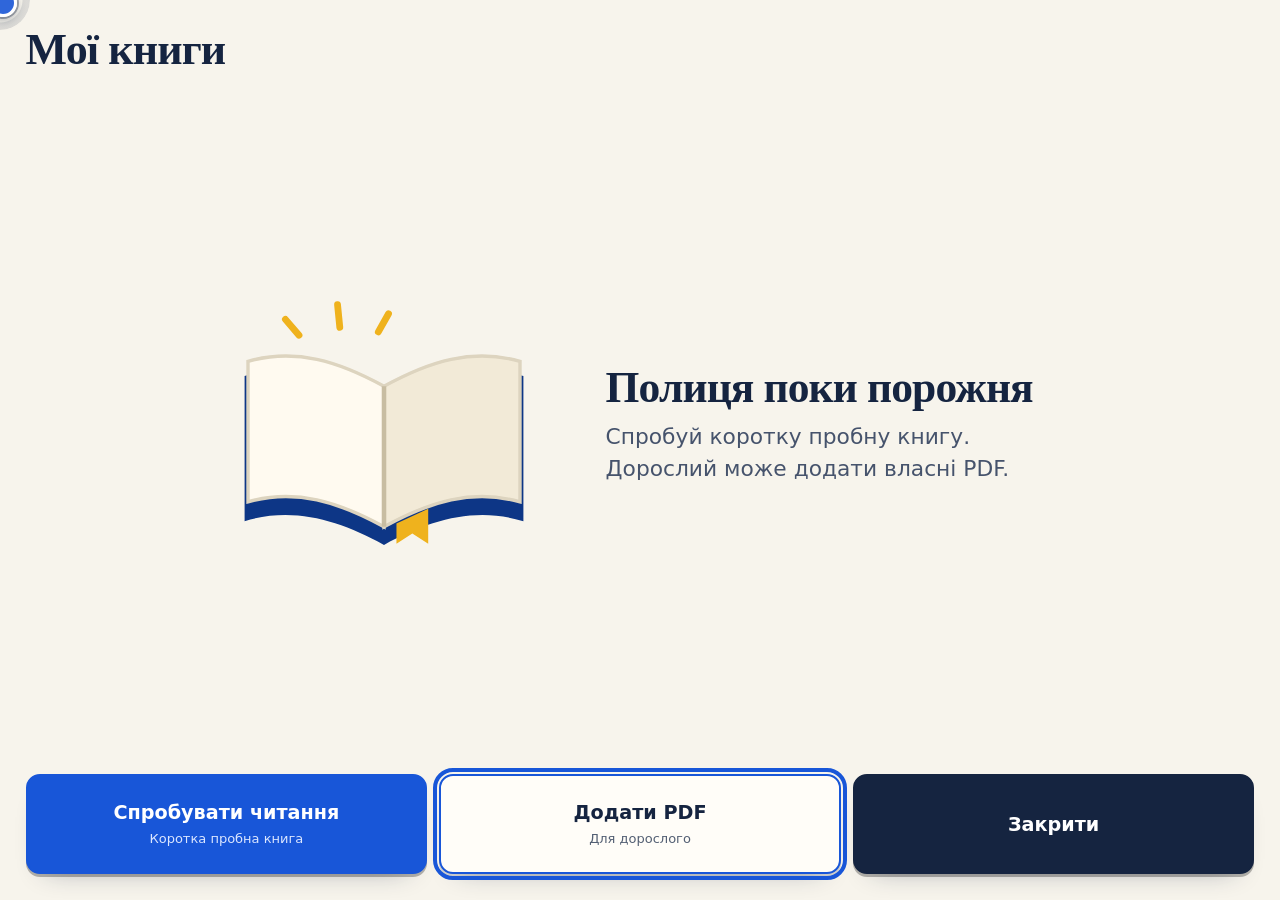
==== commit 9bebaa76: "Add shared design system layer and polish every screen Keycap tiles with rising dwell fill, icon-chi" ====
--- a/site/reader.html
+++ b/site/reader.html
@@ -4,9 +4,10 @@
 <meta charset="UTF-8">
 <meta name="viewport" content="width=device-width, initial-scale=1">
 <title>Читанка PDF — керування очима</title>
-<link rel="stylesheet" href="css/base.css?v=20261105b">
-<link rel="stylesheet" href="css/modals.css?v=20261105b">
-<link rel="stylesheet" href="css/reader.css?v=20261105b">
+<link rel="stylesheet" href="css/base.css?v=20261105c">
+<link rel="stylesheet" href="css/modals.css?v=20261105c">
+<link rel="stylesheet" href="css/reader.css?v=20261105c">
+<link rel="stylesheet" href="css/system.css?v=20261105c">
 <script src="lib/webgazer.js"></script>
 </head>
 <body>
--- a/site/css/system.css
+++ b/site/css/system.css
@@ -0,0 +1,193 @@
+/* UAIT Eye design system. Loaded after every screen stylesheet: it unifies the paper / ink / cobalt / gold
+   language, gives every gaze target the same tactile "keycap" shape and makes dwell progress readable
+   as a rising fill. Colours of individual screens stay in their own files; this file adds shape, depth,
+   typography and feedback. Target sizes are never reduced here. */
+:root {
+  --paper: #f7f4ec; --paper-2: #efeadf; --card: #fffdf8; --line: #e3ddd0; --line-strong: #c9c1ae;
+  --ink: #152440; --ink-2: #46536c; --blue: #1856d8; --blue-deep: #0f3fa8; --blue-wash: #e5edfc;
+  --gold: #efb21d; --gold-wash: #fff0c4; --green: #1f7a4f; --red: #b23a3a;
+  --lip: rgba(21, 36, 64, .16); --drop: 0 14px 28px -20px rgba(21, 36, 64, .45);
+  --dwell-wash: rgba(24, 86, 216, .13);
+  --font-ui: 'Segoe UI Variable Text', 'Segoe UI', system-ui, sans-serif;
+  --font-display: Georgia, 'Times New Roman', serif;
+  /* Legacy tokens used by older rules now resolve to the same light system. */
+  --bg: var(--paper); --panel: var(--paper-2); --panel-2: var(--card); --border: var(--line-strong);
+  --text: var(--ink); --dim: var(--ink-2); --accent: var(--blue); --ok: var(--green); --bad: var(--red); --warn: #a26a00;
+}
+html, body { background: var(--paper); color: var(--ink); font-family: var(--font-ui); -webkit-font-smoothing: antialiased; text-rendering: optimizeLegibility; }
+
+/* ---------- Keycap tiles ---------- */
+.tile {
+  border-radius: 18px;
+  box-shadow: inset 0 calc(var(--dwell, 0) * var(--dwell-h, 120px) * -1) 0 0 var(--dwell-wash), 0 3px 0 var(--lip), var(--drop);
+  transition: border-color .15s ease, background-color .15s ease, transform .15s ease, box-shadow .15s ease;
+}
+.tile > * { position: relative; z-index: 1; }
+.tile:disabled { box-shadow: none; cursor: default; }
+.tile:hover:not(:disabled) { border-color: var(--blue); }
+/* Dark and blue keys get a light fill so progress stays visible on them too. */
+:is(#home-section .books, #home-settings, #rd-pause, .library-exit, .settings-close, .library-sample, #btn-home, #btn-pause, #btn-run,
+  .choice .tile.primary) { --dwell-wash: rgba(255, 255, 255, .16); --lip: rgba(0, 0, 0, .28); }
+
+/* Dwell bar: thicker, rounded, inset from the edge so it reads as a progress meter, not a border. */
+[data-dwell]::after { left: 0; bottom: 0; height: 8px; border-radius: 0 6px 6px 0; z-index: 2; }
+.dwell-focus { outline: 4px solid var(--blue); outline-offset: 3px; }
+.tile.dwell-focus { transform: translateY(-1px); }
+.dwell-fired, :is(#home-section, #modal-layer, #reader-section, #browser-section, #tetris-section, #relax-section) .dwell-fired { animation: dwell-press .34s cubic-bezier(.3, .7, .4, 1); }
+@keyframes dwell-press {
+  0% { transform: translateY(0); }
+  35% { transform: translateY(3px); box-shadow: inset 0 calc(var(--dwell-h, 120px) * -1) 0 0 var(--dwell-wash), 0 0 0 var(--lip); }
+  100% { transform: translateY(0); }
+}
+
+/* Gaze pointer: solid core, gold progress ring. */
+#gaze-dot::before { width: 22px; height: 22px; left: -11px; top: -11px; background: rgba(24, 86, 216, .9); border: 3px solid #fff;
+  box-shadow: 0 0 0 2px rgba(21, 36, 64, .35), 0 4px 10px rgba(21, 36, 64, .3); }
+#gaze-dot .ring { width: 60px; height: 60px; left: -30px; top: -30px;
+  background: conic-gradient(var(--gold) calc(var(--p, 0) * 360deg), rgba(21, 36, 64, .12) 0);
+  -webkit-mask: radial-gradient(circle, transparent 22px, #000 23px); mask: radial-gradient(circle, transparent 22px, #000 23px); }
+
+#toast { background: var(--card); color: var(--ink); border: 1px solid var(--line); border-left: 6px solid var(--blue);
+  border-radius: 14px; box-shadow: 0 18px 40px -18px rgba(21, 36, 64, .5); font-weight: 600; }
+
+/* ---------- Dialog heading: icon chip + serif title + optional subtitle ---------- */
+.modal-head { display: flex; align-items: center; gap: clamp(12px, 1.6vw, 18px); flex-shrink: 0; margin: 0 0 clamp(6px, 1.4vh, 14px); min-width: 0; }
+.modal-head .modal-title { margin: 0; text-align: left; font: 700 clamp(26px, 3.6vw, 44px)/1.08 var(--font-display); letter-spacing: -.02em; overflow-wrap: anywhere; }
+.modal-head-copy { min-width: 0; }
+.modal-subtitle { margin: 6px 0 0; color: var(--ink-2); font-size: clamp(15px, 1.5vw, 20px); line-height: 1.35; }
+.modal-head-icon { display: grid; place-items: center; flex-shrink: 0; width: clamp(46px, 5vw, 62px); height: clamp(46px, 5vw, 62px);
+  border-radius: 16px; background: var(--blue); color: #fff; font-size: clamp(24px, 2.6vw, 32px); box-shadow: 0 3px 0 var(--blue-deep); }
+.modal.calib { color: #fff; }
+#modal-layer > .modal { background: var(--paper); color: var(--ink); }
+#modal-layer > .modal.calib { background: #000; }
+
+/* ---------- Choice dialogs: poster tiles (icon top, words bottom-left) ---------- */
+.choice .grid .tile { align-items: flex-start; justify-content: flex-end; text-align: left; gap: 6px;
+  padding: clamp(14px, 2.2vw, 30px); border: 2px solid var(--line); background: var(--card); }
+.choice .grid .tile .tile-icon { margin-bottom: auto; display: grid; place-items: center; width: 1.9em; height: 1.9em;
+  border-radius: .5em; background: var(--blue-wash); color: var(--blue); font-size: clamp(26px, 3.2vw, 42px); }
+.choice .grid .tile .tile-label { font-size: clamp(20px, 2.3vw, 32px); font-weight: 700; line-height: 1.12; letter-spacing: -.01em; }
+.choice .grid .tile .tile-sub { font-size: clamp(14px, 1.35vw, 18px); line-height: 1.35; color: var(--ink-2); }
+.choice .grid .tile:not(.cancel)::before { content: ''; position: absolute; top: clamp(14px, 2vw, 26px); right: clamp(14px, 2vw, 26px);
+  width: 44px; height: 44px; border-radius: 50%; background: var(--paper-2) url("data:image/svg+xml,%3Csvg xmlns='http://www.w3.org/2000/svg' viewBox='0 0 24 24' fill='none' stroke='%23152440' stroke-width='2' stroke-linecap='round' stroke-linejoin='round'%3E%3Cpath d='M5 12h14m-6-6 6 6-6 6'/%3E%3C/svg%3E") center / 22px no-repeat;
+  transition: transform .15s ease; }
+.choice .grid .tile:is(:hover, .dwell-focus)::before { transform: translateX(4px); }
+.choice .grid .tile.danger { border-color: #e4b9b5; }
+.choice .grid .tile.danger .tile-icon { background: #fbe7e5; color: var(--red); }
+.choice .grid .tile.danger .tile-label { color: #8f2626; }
+#modal-layer .choice .grid .tile.cancel, #modal-layer .choice .choice-nav .tile.cancel { background: transparent; border: 2px dashed var(--line-strong); box-shadow: none; color: var(--ink-2); }
+.choice .grid .tile.cancel .tile-icon { background: var(--paper-2); color: var(--ink-2); }
+/* One or two options: two big "doors" side by side, with Cancel as a narrower secondary target. */
+.choice-few .grid { display: flex; gap: clamp(12px, 1.6vw, 22px); }
+.choice-few .grid > .tile { flex: 2 1 0; }
+.choice-few .grid > .tile.cancel { flex: 1 1 0; }
+.choice-few .grid .tile .tile-icon { font-size: clamp(36px, 5.6vw, 76px); }
+.choice-few .grid .tile .tile-label { font-size: clamp(24px, 3vw, 42px); }
+.choice-few .grid .tile:not(.cancel) { background: linear-gradient(165deg, var(--blue-wash) 0, var(--card) 55%); }
+.choice-few .grid .tile:nth-child(2):not(.cancel) { background: linear-gradient(165deg, var(--gold-wash) 0, var(--card) 55%); }
+.choice-few .grid .tile:nth-child(2):not(.cancel) .tile-icon { background: #ffe39a; color: #6b4900; }
+.choice-few .grid .tile:not(.cancel) .tile-icon { background: #fff; box-shadow: 0 2px 0 var(--lip); }
+.choice-nav .tile { border: 2px solid var(--line); }
+.choice-page-count, .settings-page-count, .library-page { font-variant-numeric: tabular-nums; color: var(--ink-2); }
+@media (max-width: 700px) {
+  .choice-few .grid { flex-direction: column; }
+  .choice .grid .tile::before { width: 34px; height: 34px; background-size: 18px; }
+  .choice .grid .tile .tile-icon { font-size: clamp(22px, 6vw, 30px); }
+  .choice-few .grid .tile .tile-icon { font-size: clamp(28px, 8vw, 40px); }
+}
+@media (max-height: 560px) { .choice .grid .tile::before { display: none; } }
+
+/* ---------- Settings ---------- */
+.settings .stepper { border: 1px solid var(--line); border-radius: 20px; background: var(--card); box-shadow: var(--drop); padding: clamp(10px, 1.4vw, 18px); gap: 8px 10px; }
+.settings .stepper-label { font-size: clamp(14px, 1.3vw, 17px); font-weight: 700; letter-spacing: .06em; text-transform: uppercase; color: var(--ink-2); }
+.settings .stepper-value { font-size: clamp(28px, 3.6vw, 54px); font-weight: 800; letter-spacing: -.02em; color: var(--ink); }
+#modal-layer > .settings .stepper .tile.op { font-size: clamp(40px, 5vw, 76px); font-weight: 300; line-height: 1; background: var(--blue-wash); border-color: #cbd9f5; color: var(--blue-deep); }
+#modal-layer > .settings .settings-toggles .tile { align-items: flex-start; justify-content: flex-end; text-align: left; padding: clamp(14px, 2vw, 26px); background: var(--card); border-color: var(--line); }
+#modal-layer > .settings .settings-toggles .tile .tile-icon { margin-bottom: auto; display: grid; place-items: center; width: 1.9em; height: 1.9em; border-radius: .5em; background: var(--blue-wash); color: var(--blue); font-size: clamp(24px, 2.8vw, 38px); }
+#modal-layer > .settings .settings-toggles .tile .tile-label { font-size: clamp(18px, 2vw, 28px); font-weight: 700; }
+#modal-layer > .settings .settings-toggles .tile.danger { border-color: #e4b9b5; }
+#modal-layer > .settings .settings-toggles .tile.danger .tile-icon { background: #fbe7e5; color: var(--red); }
+#modal-layer > .settings .settings-nav .tile:not(.settings-close) { background: var(--card); border-color: var(--line); }
+@media (max-width: 700px) {
+  #modal-layer > .settings .stepper .tile.op { font-size: 40px; }
+  .settings .stepper-value { font-size: 28px; }
+}
+
+/* ---------- Home ---------- */
+#home-section .books { background: radial-gradient(120% 95% at 88% 0%, #3a78f0 0%, #1856d8 52%, #1347bd 100%); }
+#home-section .books:hover { background: radial-gradient(120% 95% at 88% 0%, #3270e6 0%, #1450cc 52%, #103fae 100%); }
+#home-section .home-arrow { transition: transform .15s ease, background-color .15s ease; }
+#home-section .tile:is(:hover, .dwell-focus) .home-arrow { transform: translateX(4px); background: var(--blue); color: #fff; }
+#home-section .home-book-cta svg { transition: transform .15s ease; }
+#home-section .books:is(:hover, .dwell-focus) .home-book-cta svg { transform: translateX(4px); }
+#home-status { display: inline-flex; align-items: center; gap: 10px; padding: 8px 14px; border-radius: 999px; background: var(--card); border: 1px solid var(--line); }
+#home-status::before { content: ''; flex-shrink: 0; width: 10px; height: 10px; border-radius: 50%; background: var(--line-strong); }
+#home-status.ok::before { background: #2f9a65; box-shadow: 0 0 0 4px rgba(47, 154, 101, .18); }
+#home-status.error::before { background: var(--red); box-shadow: 0 0 0 4px rgba(178, 58, 58, .18); }
+
+/* ---------- Algorithms (flowchart) ---------- */
+#toolbar { background: var(--paper-2); border-bottom: 1px solid var(--line); }
+#toolbar .tile { border-radius: 16px; }
+#cam-status { padding: 6px 12px; border-radius: 999px; background: var(--card); border: 1px solid var(--line); font-size: 14px; }
+#side { background: var(--paper); border-left: 1px solid var(--line); }
+#side h3 { font: 700 19px/1.2 var(--font-display); color: var(--ink); }
+#console-out { border-radius: 16px; box-shadow: inset 0 2px 10px rgba(0, 0, 0, .35); }
+#console-out:empty::before { content: 'Тут з’явиться те, що виведе програма. Натисни «Запуск».'; display: block; color: #9fb0cf; font: 17px/1.4 var(--font-ui); }
+#scroller { background: var(--paper-2); }
+
+/* ---------- Library ---------- */
+.library-empty-state { flex: 1; min-height: 0; display: flex; align-items: center; justify-content: center; gap: clamp(20px, 4vw, 56px); padding: 12px; }
+.library-empty-art { display: block; flex-shrink: 1; width: clamp(150px, 28vw, 340px); }
+.library-empty-art svg { display: block; width: 100%; height: auto; max-height: 42vh; }
+.library-empty-copy { max-width: 460px; }
+.library-empty-title { margin: 0 0 10px; font: 700 clamp(28px, 3.4vw, 48px)/1.08 var(--font-display); letter-spacing: -.02em; color: var(--ink); }
+.library-empty-state .library-empty { display: block; flex: none; margin: 0; max-width: none; text-align: left; font-size: clamp(17px, 1.7vw, 22px); line-height: 1.45; color: var(--ink-2); }
+#modal-layer .library-tools .library-sample { background: var(--blue); color: #fff; border-color: var(--blue); }
+#modal-layer .library-tools .library-sample .tile-sub { color: #dbe6ff; }
+#modal-layer .library-tools .library-sample::after { background: var(--gold); }
+.library .tile.book { border-left: 12px solid var(--blue); }
+.library .library-books .tile.book:nth-child(4n+2) { border-left-color: var(--gold); }
+.library .library-books .tile.book:nth-child(4n+3) { border-left-color: #2f9a65; }
+.library .library-books .tile.book:nth-child(4n+4) { border-left-color: var(--ink); }
+.library .tile.book { justify-content: flex-end; background: linear-gradient(165deg, var(--paper-2) 0, var(--card) 60%); }
+.library .tile.book .tile-label { font-family: var(--font-display); }
+.library .tile.book .tile-sub { display: inline-block; padding: 4px 12px; border-radius: 999px; background: var(--paper-2); font-variant-numeric: tabular-nums; }
+@media (max-width: 700px) {
+  .library-empty-state { flex-direction: column; text-align: center; gap: 14px; }
+  .library-empty-state .library-empty { text-align: center; }
+  .library-empty-art { width: min(58vw, 230px); }
+}
+
+/* ---------- Reader & browser bars ---------- */
+.rd-top, .br-top { background: var(--card); border-bottom: 1px solid var(--line); }
+#rd-title, #br-title { font: 700 clamp(17px, 1.6vw, 21px)/1.2 var(--font-display); }
+#rd-page:not(:empty), #br-host:not(:empty) { padding: 4px 12px; border-radius: 999px; background: var(--paper-2); font-size: 15px; font-variant-numeric: tabular-nums; }
+.rd-bar, .br-bar { background: var(--paper-2); border-top: 1px solid var(--line); }
+#reader-view { background: radial-gradient(circle at 1px 1px, rgba(21, 36, 64, .08) 1px, transparent 0) 0 0 / 22px 22px, #e3e7ee; }
+.pdf-page { border-radius: 4px; box-shadow: 0 1px 0 rgba(21, 36, 64, .08), 0 22px 40px -24px rgba(21, 36, 64, .5); }
+
+/* ---------- Tetris ---------- */
+#tetris-section .tz-left, #tetris-section .tz-right { background: linear-gradient(180deg, var(--card), var(--paper-2)); border-color: var(--line); }
+#tetris-section :is(.tz-left, .tz-right) .tile-icon { display: grid; place-items: center; width: 1.8em; height: 1.8em; border-radius: 50%;
+  background: var(--blue); color: #fff; font-size: clamp(30px, 4.4vw, 64px); box-shadow: 0 4px 0 var(--blue-deep); }
+#tetris-section .tz-right { padding-bottom: calc(min(130px, 14.4vh) + var(--gap)); }
+#tetris-section .tz-rotate { border: 0; border-radius: 18px; box-shadow: 0 0 0 6px var(--card), 0 0 0 7px var(--line), 0 26px 40px -26px rgba(21, 36, 64, .7); }
+.tetris-info span { padding: 4px 12px; border-radius: 999px; background: var(--card); border: 1px solid var(--line); }
+.tetris-hint { font-size: 15px; color: var(--ink-2); }
+.tetris-overlay-title { font-family: var(--font-display); letter-spacing: -.02em; }
+
+/* ---------- Eye exercises ---------- */
+#relax-title { font: 700 clamp(26px, 3.4vw, 44px)/1.1 var(--font-display); letter-spacing: -.02em; }
+#relax-section:not(.dark) .relax-stage { border-radius: 28px; background:
+  repeating-radial-gradient(circle at 50% 50%, transparent 0 58px, rgba(24, 86, 216, .07) 59px 60px),
+  radial-gradient(circle at 50% 50%, var(--card) 0, transparent 70%); }
+#relax-section .relax-bar .tile { min-width: 160px; min-height: 112px; border-radius: 20px; border-color: var(--line); }
+#relax-section .relax-bar .tile .tile-icon { font-size: 30px; }
+#relax-section .relax-bar .tile .tile-label { font-size: 18px; }
+#relax-section .relax-bar #relax-pause { background: var(--ink); color: #fff; border-color: var(--ink); --dwell-wash: rgba(255, 255, 255, .16); }
+@media (max-width: 620px) { #relax-section .relax-bar .tile { min-width: 0; min-height: 92px; } }
+
+@media (prefers-reduced-motion: reduce) {
+  .tile, .home-arrow, .choice .grid .tile::before { transition: none; }
+  .dwell-fired, .tile.dwell-focus { animation: none !important; transform: none !important; }
+}
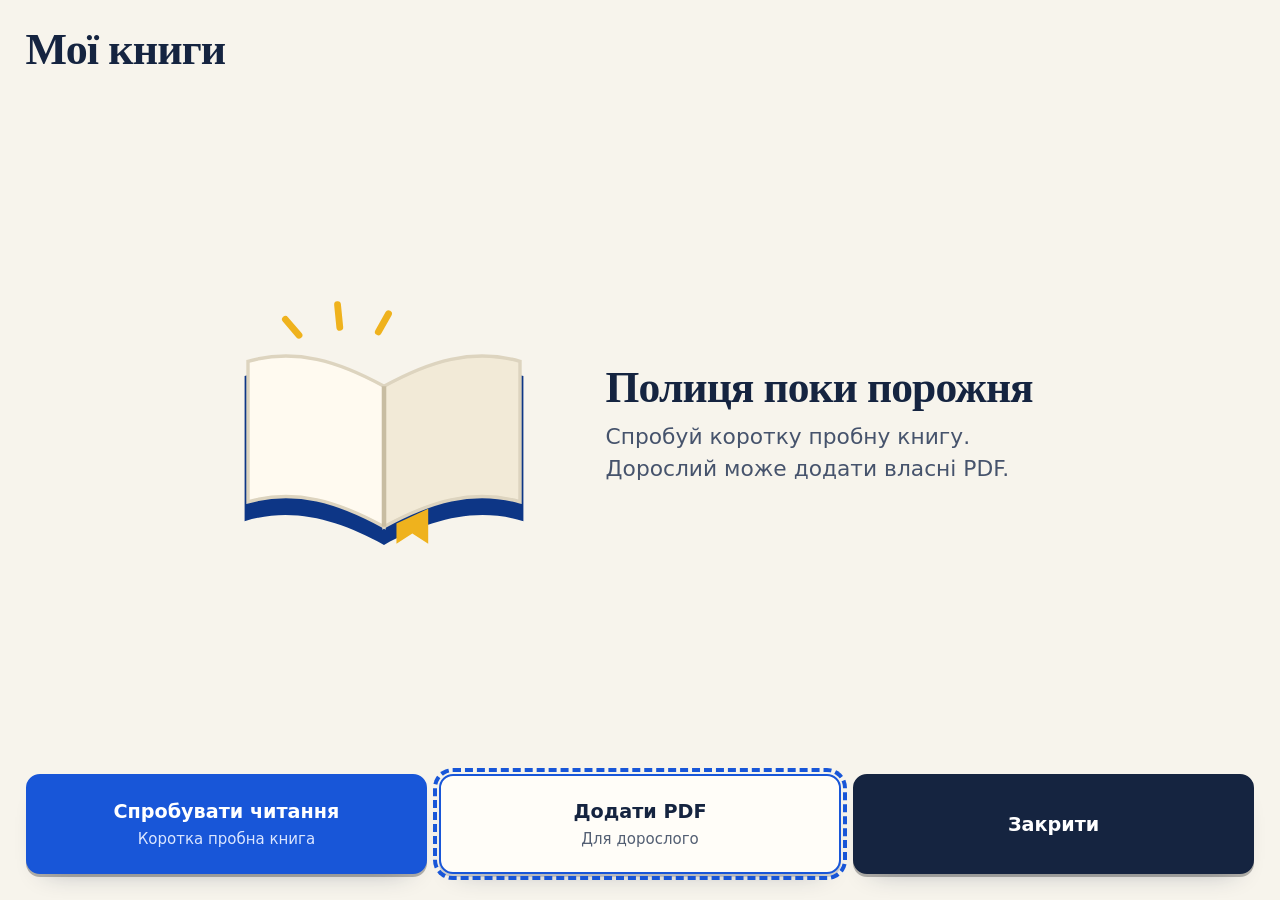
==== commit 2af74ed1: "Add flickering white-cross glint mode; fix reader position loss and short-screen layouts White cross" ====
--- a/site/reader.html
+++ b/site/reader.html
@@ -4,39 +4,47 @@
 <meta charset="UTF-8">
 <meta name="viewport" content="width=device-width, initial-scale=1">
 <title>Читанка PDF — керування очима</title>
-<link rel="stylesheet" href="css/base.css?v=20261105c">
-<link rel="stylesheet" href="css/modals.css?v=20261105c">
-<link rel="stylesheet" href="css/reader.css?v=20261105c">
-<link rel="stylesheet" href="css/system.css?v=20261105c">
+<link rel="icon" type="image/svg+xml" href="assets/icons/favicon.svg">
+<meta name="theme-color" content="#f7f4ec">
+<link rel="stylesheet" href="css/base.css?v=20261119a">
+<link rel="stylesheet" href="css/modals.css?v=20261119a">
+<link rel="stylesheet" href="css/reader.css?v=20261119a">
+<link rel="stylesheet" href="css/system.css?v=20261119a">
 <script src="lib/webgazer.js"></script>
 </head>
 <body>
 <!-- Окрема сторінка читанки. Та сама розмітка секції є в index.html — змінювати обидві. -->
 <!-- Читанка PDF: повноекранний шар. Логіка — js/reader/reader.js -->
 <section id="reader-section" data-layer>
-  <div class="rd-top"><span id="rd-title">Книги</span><span id="rd-page"></span></div>
   <div class="rd-main">
-    <div id="reader-view"><div id="reader-pages"></div></div>
-    <div class="rd-hint" id="rd-hint-top"></div><div class="rd-hint" id="rd-hint-bottom"></div>
-    <div class="rd-hint" id="rd-hint-left"></div><div class="rd-hint" id="rd-hint-right"></div>
+    <button class="rd-scroll-band rd-scroll-up" id="rd-hint-top" type="button" aria-label="Прокрутити вгору" data-gaze-scroll="top"><span class="rd-band-pill"><span class="ui-icon" aria-hidden="true" style="--icon:url(../assets/icons/chevrons-up.svg)"></span><span class="rd-band-label">Вгору</span></span></button>
+    <div class="rd-reading" data-gaze-scroll>
+      <div class="rd-top"><span id="rd-title">Книги</span><span id="rd-page"></span></div>
+      <div id="reader-view" tabindex="0" aria-label="Сторінки PDF"><div id="reader-pages"></div></div>
+      <div class="rd-hint" id="rd-glow-top"></div><div class="rd-hint" id="rd-glow-bottom"></div>
+      <div class="rd-hint" id="rd-hint-left"></div><div class="rd-hint" id="rd-hint-right"></div>
+    </div>
+    <nav class="rd-rail" aria-label="Керування читанням">
+      <button class="tile" id="rd-pause" data-dwell data-dwell-always><span class="tile-icon"><span class="ui-icon" aria-hidden="true" style="--icon:url(../assets/icons/pause.svg)"></span></span><span class="tile-label">Пауза</span></button>
+      <button class="tile" id="rd-exit" data-dwell><span class="tile-icon"><span class="ui-icon" aria-hidden="true" style="--icon:url(../assets/icons/arrow-left.svg)"></span></span><span class="tile-label">Вихід</span></button>
+      <button class="tile" id="rd-library" data-dwell><span class="tile-icon"><span class="ui-icon" aria-hidden="true" style="--icon:url(../assets/icons/library.svg)"></span></span><span class="tile-label">Книги</span></button>
+      <button class="tile" id="rd-prev" data-dwell><span class="tile-icon"><span class="ui-icon" aria-hidden="true" style="--icon:url(../assets/icons/chevrons-up.svg)"></span></span><span class="tile-label">Назад</span></button>
+      <button class="tile" id="rd-next" data-dwell><span class="tile-icon"><span class="ui-icon" aria-hidden="true" style="--icon:url(../assets/icons/chevrons-down.svg)"></span></span><span class="tile-label">Далі</span></button>
+      <button class="tile" id="rd-zoom-out" data-dwell><span class="tile-icon"><span class="ui-icon" aria-hidden="true" style="--icon:url(../assets/icons/zoom-out.svg)"></span></span><span class="tile-label">Менше</span></button>
+      <button class="tile" id="rd-fit" data-dwell><span class="tile-icon"><span class="ui-icon" aria-hidden="true" style="--icon:url(../assets/icons/move-horizontal.svg)"></span></span><span class="tile-label">По ширині</span></button>
+      <button class="tile" id="rd-zoom-in" data-dwell><span class="tile-icon"><span class="ui-icon" aria-hidden="true" style="--icon:url(../assets/icons/zoom-in.svg)"></span></span><span class="tile-label">Більше</span></button>
+      <button class="tile" id="rd-auto" data-dwell><span class="tile-icon"><span class="ui-icon" aria-hidden="true" style="--icon:url(../assets/icons/eye.svg)"></span></span><span class="tile-label">Прокрутка</span></button>
+      <button class="tile" id="rd-theme" data-dwell><span class="tile-icon"><span class="ui-icon" aria-hidden="true" style="--icon:url(../assets/icons/lightbulb.svg)"></span></span><span class="tile-label">Тло</span></button>
+      <button class="tile rd-more" id="rd-more" data-dwell><span class="tile-icon"><span class="ui-icon" aria-hidden="true" style="--icon:url(../assets/icons/ellipsis.svg)"></span></span><span class="tile-label">Ще</span></button>
+    </nav>
+    <button class="rd-scroll-band rd-scroll-down" id="rd-hint-bottom" type="button" aria-label="Прокрутити вниз" data-gaze-scroll="bottom"><span class="rd-band-pill"><span class="ui-icon" aria-hidden="true" style="--icon:url(../assets/icons/chevrons-down.svg)"></span><span class="rd-band-label">Вниз</span></span></button>
+    <p id="rd-live" class="sr-only" aria-live="polite"></p>
   </div>
-  <nav class="rd-bar">
-    <button class="tile" id="rd-exit" data-dwell><span class="tile-icon"><span class="ui-icon" aria-hidden="true" style="--icon:url(../assets/icons/arrow-left.svg)"></span></span><span class="tile-label">Вихід</span></button>
-    <button class="tile" id="rd-library" data-dwell><span class="tile-icon"><span class="ui-icon" aria-hidden="true" style="--icon:url(../assets/icons/library.svg)"></span></span><span class="tile-label">Книги</span></button>
-    <button class="tile" id="rd-zoom-out" data-dwell><span class="tile-icon"><span class="ui-icon" aria-hidden="true" style="--icon:url(../assets/icons/zoom-out.svg)"></span></span><span class="tile-label">Менше</span></button>
-    <button class="tile" id="rd-fit" data-dwell><span class="tile-icon"><span class="ui-icon" aria-hidden="true" style="--icon:url(../assets/icons/move-horizontal.svg)"></span></span><span class="tile-label">По ширині</span></button>
-    <button class="tile" id="rd-zoom-in" data-dwell><span class="tile-icon"><span class="ui-icon" aria-hidden="true" style="--icon:url(../assets/icons/zoom-in.svg)"></span></span><span class="tile-label">Більше</span></button>
-    <button class="tile" id="rd-prev" data-dwell><span class="tile-icon"><span class="ui-icon" aria-hidden="true" style="--icon:url(../assets/icons/chevrons-up.svg)"></span></span><span class="tile-label">Назад</span></button>
-    <button class="tile" id="rd-next" data-dwell><span class="tile-icon"><span class="ui-icon" aria-hidden="true" style="--icon:url(../assets/icons/chevrons-down.svg)"></span></span><span class="tile-label">Далі</span></button>
-    <button class="tile" id="rd-auto" data-dwell><span class="tile-icon"><span class="ui-icon" aria-hidden="true" style="--icon:url(../assets/icons/eye.svg)"></span></span><span class="tile-label">Прокрутка</span></button>
-    <button class="tile rd-more" id="rd-more" data-dwell><span class="tile-icon"><span class="ui-icon" aria-hidden="true" style="--icon:url(../assets/icons/ellipsis.svg)"></span></span><span class="tile-label">Ще</span></button>
-    <button class="tile" id="rd-pause" data-dwell data-dwell-always><span class="tile-icon"><span class="ui-icon" aria-hidden="true" style="--icon:url(../assets/icons/pause.svg)"></span></span><span class="tile-label">Пауза</span></button>
-  </nav>
 </section>
 
 <div id="modal-layer"></div>
 <div id="gaze-dot"><div class="ring"></div></div>
-<div id="toast" hidden></div>
+<div id="toast" role="status" aria-live="polite" hidden></div>
 
 <script>
   if (location.protocol === 'file:') {
--- a/site/css/modals.css
+++ b/site/css/modals.css
@@ -45,9 +45,33 @@
   .expr-pad .tile { font-size: 22px; }
   .keyboard .grid { grid-template-columns: repeat(6, minmax(0, 1fr)); }
   .numpad .kb-main > .grid { grid-template-columns: repeat(3, minmax(0, 1fr)); }
-  .expr-side, .kb-side { width: 100%; flex: 0 0 104px; display: grid; grid-template-columns: repeat(3, minmax(0, 1fr)); grid-auto-rows: minmax(0, 1fr); gap: 4px; }
-  .expr-side { flex-basis: 54px; grid-template-columns: repeat(4, minmax(0, 1fr)); }
-  .numpad .kb-side { flex-basis: 64px; }
+  /* The action row decides the outcome (Готово / Скасувати): bigger keys, wider gaps than the digits. */
+  .expr-side, .kb-side { width: 100%; flex: 0 0 120px; display: grid; grid-template-columns: repeat(3, minmax(0, 1fr)); grid-auto-rows: minmax(0, 1fr); gap: 8px; }
+  .expr-side { flex-basis: 68px; grid-template-columns: repeat(4, minmax(0, 1fr)); }
+  .numpad .kb-side { flex-basis: 68px; }
+}
+
+/* Short screens (landscape phone, 200% zoom): keys on the left, actions in one column on the right, so
+   «Готово» and «Скасувати» are always on screen. Comes after the narrow-screen block and wins over it. */
+@media (max-height: 520px) {
+  #modal-layer > :is(.expr-editor, .keyboard, .numpad) { padding: 8px 12px; gap: 4px; }
+  :is(.expr-editor, .keyboard, .numpad) .modal-head { margin: 0; }
+  :is(.expr-editor, .keyboard, .numpad) .modal-head-icon { display: none; }
+  :is(.expr-editor, .keyboard, .numpad) .modal-title { margin: 0; font-size: 18px; line-height: 1.15; }
+  :is(.expr-editor, .keyboard, .numpad) .modal-body { gap: 6px; }
+  :is(.expr-editor, .keyboard, .numpad) .tile { min-width: 0; min-height: 0; padding: 3px; gap: 2px; border-radius: 10px; font-size: 16px; }
+  :is(.expr-editor, .keyboard, .numpad) .tile-icon { font-size: 16px; }
+  :is(.expr-editor, .keyboard, .numpad) .tile-sub { font-size: 11px; line-height: 1; }
+  :is(.expr-editor, .keyboard, .numpad) .grid { min-width: 0; min-height: 0; gap: 5px; grid-auto-rows: minmax(0, 1fr); }
+  .expr-top { gap: 6px; min-width: 0; }
+  .expr-display, .kb-display { min-width: 0; min-height: 40px; max-height: 52px; overflow: auto; padding: 4px 10px; font-size: 22px; }
+  .expr-status { width: auto; flex: 0 1 34%; max-height: 52px; overflow: auto; font-size: 13px; line-height: 1.15; }
+  .expr-tabs { gap: 5px; }
+  .expr-tabs .tile { min-height: 40px; font-size: 14px; }
+  .expr-main, .kb-main { flex-direction: row; gap: 8px; }
+  .expr-pad, .kb-keys { flex: 1; min-height: 0; min-width: 0; display: flex; }
+  .expr-pad .tile { font-size: 20px; }
+  .expr-side, .kb-side, .numpad .kb-side { width: clamp(120px, 22vw, 180px); flex: 0 0 auto; display: grid; grid-template-columns: 1fr; grid-auto-rows: minmax(0, 1fr); gap: 6px; }
 }
 
 /* Choice pages keep every gaze target visible, including on narrow screens. */
@@ -91,6 +115,9 @@
 #modal-layer > .settings [data-dwell]::after { background: #1856d8; }
 #modal-layer > .settings .tile:disabled { opacity: .35; cursor: default; }
 #modal-layer > .settings .settings-close { background: #152440; color: #fff; border-color: #152440; }
+/* On/off settings: «так» gets a green edge and a check mark, not only the word. */
+#modal-layer > .settings .tile[aria-pressed="true"] { border-color: #2f8a5c; background: #e7f4ec; }
+#modal-layer > .settings .tile[aria-pressed="true"] .tile-label::after { content: ' ✓'; color: #1f7a4f; font-weight: 800; }
 #modal-layer > .settings .settings-close::after { background: #efb21d; }
 .settings-nav { flex: 0 0 clamp(66px, 12vh, 96px); display: grid; grid-template-columns: minmax(0, 1fr) auto minmax(0, 1fr) minmax(0, 1.2fr); gap: 8px; align-items: stretch; }
 .settings-page-count { align-self: center; white-space: nowrap; font-size: 16px; font-weight: 700; }
--- a/site/css/reader.css
+++ b/site/css/reader.css
@@ -1,29 +1,97 @@
 /* PDF reader: the page remains neutral and controls use the same visual language as Home. */
-#reader-section { position: fixed; inset: 0; z-index: 3500; display: flex; flex-direction: column; background: #f7f4ec; color: #152440; }
-.rd-top { display: flex; justify-content: space-between; align-items: center; gap: 16px; padding: 10px 20px; min-height: 52px; color: #152440; font-size: 18px; flex-shrink: 0; }
+#reader-section { position: fixed; inset: 0; z-index: 3500; display: flex; flex-direction: column; background: var(--paper, #f7f4ec); color: var(--ink, #152440); }
+.rd-top { position: relative; display: flex; justify-content: space-between; align-items: center; gap: 16px; padding: 8px 20px; min-height: 48px; color: #152440; font-size: 18px; flex-shrink: 0; }
+/* Reading progress through the whole book: a thin cobalt line under the title. */
+.rd-top::after { content: ''; position: absolute; left: 0; bottom: -1px; height: 3px; width: calc(var(--read-progress, 0) * 100%);
+  background: linear-gradient(90deg, var(--blue, #1856d8), #5b8cf0); border-radius: 0 3px 3px 0; transition: width .25s ease; }
 #rd-title { overflow: hidden; white-space: nowrap; text-overflow: ellipsis; font-weight: 700; }
 #rd-page { color: #34435e; font-weight: 600; white-space: nowrap; }
-.rd-main { position: relative; flex: 1; min-height: 0; }
-#reader-view { position: absolute; inset: 0; overflow: auto; background: #dce3ed; }
+.rd-main { flex: 1; min-height: 0; display: grid; grid-template-columns: minmax(0, 1fr) clamp(96px, 13vw, 176px);
+  grid-template-rows: clamp(48px, 9dvh, 86px) minmax(0, 1fr) clamp(48px, 9dvh, 86px); }
+.rd-reading { position: relative; grid-column: 1; grid-row: 2; min-width: 0; min-height: 0;
+  display: grid; grid-template-columns: minmax(0, 1fr); grid-template-rows: auto minmax(0, 1fr); }
+/* position: relative — сторінки міряють offsetTop від стрічки, а не від заголовка над нею (інакше «Далі» і
+   відновлення місця зсувались на висоту заголовка). */
+#reader-view { position: relative; grid-area: 2 / 1; overflow: auto; background: #dce3ed; transition: background-color .25s ease; }
+#reader-view:focus-visible { outline: 2px solid #1856d8; outline-offset: -2px; }
 #reader-pages { display: flex; flex-direction: column; align-items: center; gap: 16px; padding: 16px 24px; min-width: min-content; }
 .pdf-page { position: relative; flex-shrink: 0; background: #fff; box-shadow: 0 2px 12px rgba(21,36,64,.2); }
 .pdf-page canvas { position: absolute; inset: 0; width: 100%; height: 100%; }
-.rd-hint { position: absolute; pointer-events: none; opacity: 0; transition: opacity .15s; z-index: 2; }
-#rd-hint-top { left: 0; right: 0; top: 0; height: 16%; background: linear-gradient(rgba(24,86,216,.45), transparent); }
-#rd-hint-bottom { left: 0; right: 0; bottom: 0; height: 24%; background: linear-gradient(transparent, rgba(24,86,216,.45)); }
-#rd-hint-left { top: 0; bottom: 0; left: 0; width: 12%; background: linear-gradient(90deg, rgba(24,86,216,.45), transparent); }
-#rd-hint-right { top: 0; bottom: 0; right: 0; width: 12%; background: linear-gradient(270deg, rgba(24,86,216,.45), transparent); }
-.rd-bar { display: grid; grid-template-columns: repeat(9, 1fr); gap: 10px; padding: 10px; height: 120px; flex-shrink: 0; background: #f7f4ec; border-top: 1px solid #dedbd2; }
-.rd-bar .tile { min-width: 0; min-height: 0; padding: 8px; background: #fffdf8; border: 2px solid #ddd8cd; border-radius: 14px; color: #152440; font-size: 17px; }
-.rd-bar .tile-icon { font-size: 28px; }
-.rd-bar .tile-label { text-align: center; line-height: 1.1; }
-.rd-bar .tile:hover, .rd-bar .tile:focus-visible { border-color: #1856d8; }
-.rd-bar .tile.dwell-focus { outline-color: #1856d8; }
-.rd-bar [data-dwell]::after { background: #1856d8; }
-.rd-bar .tile.active { background: #dce8ff; border-color: #1856d8; }
-.rd-bar #rd-pause { background: #152440; color: #fff; border-color: #152440; }
-.rd-bar #rd-pause::after { background: #efb21d; }
-.rd-more { display: none; }
+
+/* Gaze-scroll strips. Idle: quiet paper with a pill label. While the gaze rests on one, cobalt pours in
+   from the screen edge, a gold meter counts down the onset delay and the glow spills onto the text
+   (.rd-hint below), so the direction of travel is obvious before anything moves. */
+.rd-scroll-band { position: relative; isolation: isolate; overflow: hidden; grid-column: 1; min-width: 0; display: grid; place-items: center;
+  padding: 0; border: 0; color: var(--ink, #152440); background: var(--paper-2, #efeadf);
+  font: 700 clamp(15px, 1.7vw, 20px)/1 var(--font-ui, system-ui, sans-serif); cursor: pointer; touch-action: manipulation; }
+.rd-scroll-up { grid-row: 1; box-shadow: inset 0 -1px 0 var(--line, #e3ddd0); }
+.rd-scroll-down { grid-row: 3; box-shadow: inset 0 1px 0 var(--line, #e3ddd0); }
+.rd-scroll-band::before { content: ''; position: absolute; inset: 0; z-index: -1; opacity: var(--scroll-progress, 0); transition: opacity .18s ease; }
+.rd-scroll-up::before { background: linear-gradient(rgba(24, 86, 216, .92), rgba(24, 86, 216, .5)); }
+.rd-scroll-down::before { background: linear-gradient(rgba(24, 86, 216, .5), rgba(24, 86, 216, .92)); }
+.rd-scroll-band::after { content: ''; position: absolute; left: 0; right: 0; height: 5px; background: var(--gold, #efb21d);
+  transform: scaleX(var(--scroll-progress, 0)); transition: transform .12s linear; }
+.rd-scroll-up::after { bottom: 0; }
+.rd-scroll-down::after { top: 0; }
+.rd-band-pill { display: inline-flex; align-items: center; gap: .5em; padding: .5em 1.1em .5em .9em; border-radius: 999px;
+  background: var(--card, #fffdf8); border: 1px solid var(--line, #e3ddd0); box-shadow: 0 2px 0 var(--lip, rgba(21,36,64,.16));
+  transition: transform .18s ease, opacity .18s ease; }
+.rd-band-pill .ui-icon { font-size: 1.25em; color: var(--blue, #1856d8); }
+.rd-scroll-band:hover .rd-band-pill, .rd-scroll-band:focus-visible .rd-band-pill { border-color: var(--blue, #1856d8); }
+.rd-scroll-band:focus-visible { outline: 3px solid var(--blue, #1856d8); outline-offset: -3px; }
+.rd-scroll-band.scrolling .rd-band-pill { transform: scale(1.05); }
+.rd-scroll-up.scrolling .ui-icon { animation: rd-nudge-up .9s ease-in-out infinite; }
+.rd-scroll-down.scrolling .ui-icon { animation: rd-nudge-down .9s ease-in-out infinite; }
+@keyframes rd-nudge-up { 50% { transform: translateY(-4px); } }
+@keyframes rd-nudge-down { 50% { transform: translateY(4px); } }
+/* Nothing left to scroll in this direction: the strip says so instead of looking broken.
+   Colour, not opacity: faded text dropped below 4.5:1. */
+.rd-scroll-band.at-end { cursor: default; }
+.rd-scroll-band.at-end .rd-band-pill { background: transparent; border-style: dashed; color: var(--ink-2, #46536c); box-shadow: none; padding-left: 1.1em; }
+.rd-scroll-band.at-end .ui-icon { display: none; }
+
+.rd-hint { grid-area: 2 / 1; pointer-events: none; opacity: 0; transition: opacity .18s ease; z-index: 2; }
+#rd-glow-top { align-self: start; height: 30%; background: linear-gradient(rgba(24,86,216,.5), rgba(24,86,216,.16) 45%, transparent); }
+#rd-glow-bottom { align-self: end; height: 30%; background: linear-gradient(transparent, rgba(24,86,216,.16) 55%, rgba(24,86,216,.5)); }
+#rd-hint-left { justify-self: start; width: 12%; background: linear-gradient(90deg, rgba(24,86,216,.45), transparent); }
+#rd-hint-right { justify-self: end; width: 12%; background: linear-gradient(270deg, rgba(24,86,216,.45), transparent); }
+
+/* The rail spans the full height; the scroll strips stay above and below the text only, so a gaze that
+   overshoots «Пауза» or «Ще» never scrolls the book. */
+.rd-rail { grid-column: 2; grid-row: 1 / -1; display: grid; grid-auto-rows: minmax(0, 1fr);
+  gap: 8px; min-height: 0; padding: 8px; border-left: 1px solid var(--line, #dedbd2);
+  background: linear-gradient(180deg, var(--card, #fffdf8), var(--paper-2, #efeadf)); }
+.rd-rail .tile { min-width: 0; min-height: 0; padding: 4px; gap: 4px; background: #fffdf8; border: 2px solid var(--line, #ddd8cd); border-radius: 16px; color: #152440; font-size: clamp(12px, 1.5vw, 17px); }
+.rd-rail .tile-icon { font-size: clamp(18px, 2.1vw, 28px); color: var(--blue, #1856d8); }
+.rd-rail .tile-label { text-align: center; line-height: 1.08; overflow-wrap: anywhere; }
+.rd-rail .tile:hover, .rd-rail .tile:focus-visible { border-color: #1856d8; }
+.rd-rail .tile.dwell-focus { outline-color: #1856d8; }
+.rd-rail [data-dwell]::after { background: #1856d8; }
+.rd-rail .tile.active { background: #dce8ff; border-color: #1856d8; }
+.rd-rail #rd-pause { background: #152440; color: #fff; border-color: #152440; }
+.rd-rail #rd-pause .tile-icon { color: var(--gold, #efb21d); }
+.rd-rail #rd-pause::after { background: #efb21d; }
+.rd-rail #rd-more { background: transparent; border-style: dashed; border-color: var(--line-strong, #c9c1ae); box-shadow: none; }
+.rd-rail:not(.more) :is(#rd-zoom-out, #rd-fit, #rd-zoom-in, #rd-auto, #rd-theme),
+.rd-rail.more :is(#rd-exit, #rd-library, #rd-prev, #rd-next) { display: none; }
+
+/* Page backgrounds. Warm cuts glare on white textbook scans; dark inverts the page for light-sensitive readers. */
+#reader-section[data-theme="sepia"] .pdf-page::after { content: ''; position: absolute; inset: 0; border-radius: inherit;
+  background: #f1e0bb; mix-blend-mode: multiply; pointer-events: none; }
+#reader-section[data-theme="sepia"] #reader-view { background: #e6dcc6; }
+#reader-section[data-theme="dark"] #reader-view { background: #0e131c; }
+#reader-section[data-theme="dark"] .pdf-page { background: #000; box-shadow: 0 0 0 1px rgba(255,255,255,.08); }
+#reader-section[data-theme="dark"] .pdf-page canvas { filter: invert(1) hue-rotate(180deg) brightness(.9) contrast(.94); }
+/* Dark means the whole reader, not a black page in a cream frame: strips, title bar and rail dim too. */
+#reader-section[data-theme="dark"] { --paper: #0e131c; --paper-2: #151b26; --card: #1b2230; --line: #2a3344; --line-strong: #3a4558;
+  --ink: #d9e0ec; --ink-2: #a9b4c6; --lip: rgba(0, 0, 0, .5); background: #0e131c; color: #d9e0ec; }
+#reader-section[data-theme="dark"] :is(.rd-top, #rd-page) { color: #d9e0ec; }
+#reader-section[data-theme="dark"] .rd-rail .tile:not(#rd-pause) { background: #1b2230; color: #d9e0ec; border-color: #2a3344; }
+#reader-section[data-theme="dark"] .rd-rail .tile-icon { color: #8fb0ff; }
+#reader-section[data-theme="dark"] .rd-rail #rd-pause { background: #2a3550; border-color: #3a4a6e; }
+#reader-section[data-theme="dark"] .rd-rail .tile.active { background: #22345e; border-color: #5b8cf0; }
+#reader-section[data-theme="dark"] .rd-band-pill .ui-icon { color: #8fb0ff; }
+#reader-section[data-theme="sepia"] { --paper-2: #ece2cc; --card: #faf3e3; }
 
 /* The library always presents a finite page of large targets with gaze-accessible navigation. */
 #modal-layer > .modal.library { padding: clamp(12px, 2vw, 28px); background: #f7f4ec; color: #152440; }
@@ -36,7 +104,13 @@
 .library [data-dwell]::after { background: #1856d8; }
 .library .tile:disabled { opacity: .45; cursor: default; }
 .library .tile.book { text-align: left; align-items: flex-start; justify-content: center; padding: clamp(12px, 2vw, 24px); }
-.library .tile.book .tile-label { display: -webkit-box; -webkit-box-orient: vertical; -webkit-line-clamp: 3; overflow: hidden; overflow-wrap: anywhere; font-size: clamp(18px, 2.3vw, 30px); line-height: 1.16; }
+.library .tile.book .tile-label { flex-shrink: 0; display: -webkit-box; -webkit-box-orient: vertical; -webkit-line-clamp: 3; overflow: hidden; overflow-wrap: break-word; hyphens: auto; font-size: clamp(18px, 2.3vw, 30px); line-height: 1.16; }
+/* How far the book has been read: a gold line along the top edge (the bottom one is the dwell meter). */
+.library .tile.book { position: relative; }
+.library .tile.book::before { content: ''; position: absolute; left: 0; top: 0; height: 5px; width: calc(var(--book-progress, 0) * 100%);
+  background: var(--gold, #efb21d); border-radius: 12px 3px 3px 0; z-index: 1; }
+.library .tile.book.broken { border-style: dashed; border-color: #c9504c; }
+.library .tile.book.broken .tile-sub { color: #9b2f2c; font-weight: 600; }
 .library .tile-sub { margin-top: 8px; color: #535f73; font-size: clamp(14px, 1.4vw, 18px); }
 .library-empty { flex: 1; display: flex; align-items: center; max-width: 640px; margin: 0 auto; font-size: clamp(18px, 2vw, 26px); color: #46536c; text-align: center; }
 .library-instruction { margin: 0; font-size: 18px; color: #923b29; }
@@ -45,31 +119,40 @@
 .library-page { min-width: 64px; font-size: 18px; font-weight: 700; text-align: center; }
 .library-tools { display: flex; gap: 12px; flex-shrink: 0; min-height: clamp(72px, 12vh, 100px); }
 .library-tools .tile { flex: 1; font-size: clamp(15px, 1.5vw, 20px); }
-.library-tools .tile-sub { margin: 3px 0 0; font-size: 13px; }
+.library-tools .tile-sub { margin: 3px 0 0; font-size: 15px; }
 .library-tools .library-exit { background: #152440; color: #fff; border-color: #152440; }
 .library-tools .library-exit::after { background: #efb21d; }
-@media (max-width: 1050px) {
-  .rd-bar { grid-template-columns: minmax(0, 1fr) repeat(3, minmax(0, .9fr)) minmax(0, 1.35fr); height: 106px; gap: 8px; padding: 8px; }
-  .rd-bar .tile { padding: 4px; gap: 2px; }
-  .rd-bar .tile-label { font-size: clamp(13px, 1.7vw, 17px); overflow-wrap: anywhere; }
-  .rd-bar .tile-icon { font-size: 26px; }
-  .rd-more { display: flex; }
-  .rd-bar #rd-library, .rd-bar #rd-zoom-out, .rd-bar #rd-fit, .rd-bar #rd-zoom-in, .rd-bar #rd-auto { display: none; }
-  .rd-bar.more { grid-template-columns: repeat(4, minmax(0, 1fr)); grid-template-rows: 1fr 1fr; height: min(220px, 32vh); }
-  .rd-bar.more #rd-library, .rd-bar.more #rd-zoom-out, .rd-bar.more #rd-fit, .rd-bar.more #rd-zoom-in, .rd-bar.more #rd-auto { display: flex; }
-  .rd-bar.more #rd-exit, .rd-bar.more #rd-prev, .rd-bar.more #rd-next { display: none; }
-}
 @media (max-width: 600px) {
-  .rd-top { min-height: 44px; padding: 7px 12px; font-size: 15px; }
-  .rd-bar { height: 92px; gap: 6px; padding: 6px; }
-  .rd-bar .tile-icon { font-size: 22px; }
-  .rd-bar .tile-label { font-size: 13px; }
+  .rd-top { min-height: 40px; padding: 5px 10px; font-size: 14px; }
+  .rd-rail { gap: 4px; padding: 4px; }
   #modal-layer > .modal.library { padding: 12px; }
   .library .modal-body { gap: 8px; }
   .library-books { gap: 8px; }
   .library-pages { height: 58px; gap: 8px; }
   .library-tools { min-height: 76px; gap: 8px; }
   .library-tools .tile { padding: 6px; }
-  .library .tile-sub { margin-top: 4px; font-size: 13px; }
+  .library .tile-sub { margin-top: 4px; font-size: 14px; }
 }
-@media (prefers-reduced-motion: reduce) { .rd-hint { transition: none; } }
+/* Landscape phone: titles keep their space; the second line under each tile goes. */
+@media (max-height: 500px) {
+  .library .tile-sub { display: none; }
+  .library .tile.book .tile-label { -webkit-line-clamp: 2; font-size: 18px; }
+  .library .modal-title { font-size: 22px; margin: 0 0 6px; }
+  .library .modal-head-icon { display: none; }
+}
+@media (max-height: 500px) {
+  .rd-top { min-height: 34px; padding-block: 3px; }
+  .rd-main { grid-template-columns: minmax(0, 1fr) clamp(140px, 26vw, 240px);
+    grid-template-rows: 42px minmax(0, 1fr) 42px; }
+  .rd-rail { grid-template-columns: repeat(2, minmax(0, 1fr)); }
+  .rd-rail .tile-icon { display: none; }
+}
+/* Pause tag and toasts must not sit on the «Вгору» strip while reading: move them to the bottom of the text. */
+body.paused:has(#reader-section:not(.hidden))::after { top: auto; bottom: calc(clamp(48px, 9dvh, 86px) + 10px);
+  left: calc((100vw - clamp(96px, 13vw, 176px)) / 2); border-radius: 16px; }
+body:has(#reader-section:not(.hidden)) #toast { top: auto; bottom: calc(clamp(48px, 9dvh, 86px) + 56px); }
+@media (prefers-reduced-motion: reduce) {
+  .rd-hint, .rd-top::after, .rd-scroll-band::before, .rd-band-pill, #reader-view { transition: none; }
+  .rd-scroll-band.scrolling .ui-icon { animation: none; }
+  .rd-scroll-band.scrolling .rd-band-pill { transform: none; }
+}
--- a/site/css/system.css
+++ b/site/css/system.css
@@ -16,6 +16,9 @@
 }
 html, body { background: var(--paper); color: var(--ink); font-family: var(--font-ui); -webkit-font-smoothing: antialiased; text-rendering: optimizeLegibility; }
 
+/* Text only for screen readers (live page numbers and the like). */
+.sr-only { position: absolute !important; width: 1px; height: 1px; margin: -1px; padding: 0; overflow: hidden; clip: rect(0 0 0 0); white-space: nowrap; border: 0; }
+
 /* ---------- Keycap tiles ---------- */
 .tile {
   border-radius: 18px;
@@ -46,6 +49,11 @@
 #gaze-dot .ring { width: 60px; height: 60px; left: -30px; top: -30px;
   background: conic-gradient(var(--gold) calc(var(--p, 0) * 360deg), rgba(21, 36, 64, .12) 0);
   -webkit-mask: radial-gradient(circle, transparent 22px, #000 23px); mask: radial-gradient(circle, transparent 22px, #000 23px); }
+/* Head mode rest zone: the pointer parks, turns grey and shows that nothing will be pressed. */
+#gaze-dot.resting::before { background: rgba(120, 132, 150, .85); transition: background .2s; }
+#gaze-dot.resting .ring { visibility: hidden; }
+#gaze-dot.resting::after { content: 'Відпочинок · підніміть голову'; position: absolute; left: 20px; top: 14px; white-space: nowrap;
+  padding: 4px 10px; border-radius: 999px; background: rgba(21, 36, 64, .82); color: #fff; font: 600 .85rem/1.2 system-ui, sans-serif; }
 
 #toast { background: var(--card); color: var(--ink); border: 1px solid var(--line); border-left: 6px solid var(--blue);
   border-radius: 14px; box-shadow: 0 18px 40px -18px rgba(21, 36, 64, .5); font-weight: 600; }
@@ -170,7 +178,6 @@
 #tetris-section .tz-left, #tetris-section .tz-right { background: linear-gradient(180deg, var(--card), var(--paper-2)); border-color: var(--line); }
 #tetris-section :is(.tz-left, .tz-right) .tile-icon { display: grid; place-items: center; width: 1.8em; height: 1.8em; border-radius: 50%;
   background: var(--blue); color: #fff; font-size: clamp(30px, 4.4vw, 64px); box-shadow: 0 4px 0 var(--blue-deep); }
-#tetris-section .tz-right { padding-bottom: calc(min(130px, 14.4vh) + var(--gap)); }
 #tetris-section .tz-rotate { border: 0; border-radius: 18px; box-shadow: 0 0 0 6px var(--card), 0 0 0 7px var(--line), 0 26px 40px -26px rgba(21, 36, 64, .7); }
 .tetris-info span { padding: 4px 12px; border-radius: 999px; background: var(--card); border: 1px solid var(--line); }
 .tetris-hint { font-size: 15px; color: var(--ink-2); }
@@ -191,3 +198,263 @@
   .tile, .home-arrow, .choice .grid .tile::before { transition: none; }
   .dwell-fired, .tile.dwell-focus { animation: none !important; transform: none !important; }
 }
+
+/* ---------- Head-pointing centring screen ---------- */
+.head-centre { position: fixed; inset: 0; z-index: 10005; display: flex; flex-direction: column; align-items: center; justify-content: center;
+  gap: clamp(10px, 2vh, 20px); padding: 24px; text-align: center; background: rgba(247, 244, 236, .96); color: var(--ink, #152440); }
+.head-centre-ring { --p: 0; position: relative; display: grid; place-items: center; width: clamp(120px, 22vh, 190px); aspect-ratio: 1; border-radius: 50%;
+  background: conic-gradient(var(--blue, #1856d8) calc(var(--p) * 360deg), var(--line, #e3ddd0) 0); transition: background .1s linear; }
+.head-centre-ring::before { content: ''; position: absolute; inset: 9px; border-radius: 50%; background: var(--card, #fffdf8); }
+.head-centre-face { position: relative; width: 46%; aspect-ratio: 1; background: var(--blue, #1856d8);
+  -webkit-mask: url(../assets/icons/scan-face.svg) center / contain no-repeat; mask: url(../assets/icons/scan-face.svg) center / contain no-repeat; }
+.head-centre-title { margin: 0; font: 700 clamp(24px, 3.4vw, 40px)/1.12 var(--font-display, Georgia, serif); letter-spacing: -.02em; }
+.head-centre-msg { margin: 0; min-height: 1.4em; color: var(--ink-2, #46536c); font-size: clamp(16px, 1.8vw, 22px); }
+.head-centre-cancel { margin-top: 8px; padding: 10px 18px; border: 2px dashed var(--line-strong, #c9c1ae); border-radius: 12px; background: transparent;
+  color: var(--ink-2, #46536c); font: 600 16px var(--font-ui, system-ui, sans-serif); cursor: pointer; }
+.head-centre-cancel:hover, .head-centre-cancel:focus-visible { border-color: var(--blue, #1856d8); color: var(--ink, #152440); outline: none; }
+.head-centre.done .head-centre-ring { background: var(--green, #1f7a4f); }
+.head-centre.done .head-centre-face { background: var(--green, #1f7a4f); -webkit-mask-image: url(../assets/icons/check.svg); mask-image: url(../assets/icons/check.svg); }
+.head-centre-note { margin: 0; color: var(--ink-2, #46536c); font-size: clamp(14px, 1.4vw, 17px); }
+.head-centre.done :is(.head-centre-cancel, .head-centre-note) { visibility: hidden; }
+
+/* ---------- Motion: screens, dialogs and toasts arrive instead of popping in ---------- */
+@keyframes ui-rise { from { opacity: 0; transform: translateY(10px); } }
+@keyframes ui-fade { from { opacity: 0; } }
+#modal-layer > .modal { animation: ui-fade .18s ease; }
+#modal-layer > .modal > .modal-body { animation: ui-rise .26s cubic-bezier(.2, .7, .3, 1); }
+:is(#tetris-section, #reader-section, #browser-section, #relax-section):not(.hidden) { animation: ui-fade .2s ease; }
+/* Animate containers, never the tiles themselves: a tile's own animation slot belongs to dwell feedback. */
+#home-section:not(.hidden) :is(.home-intro, .home-grid, .home-breaks, .home-bar) { animation: ui-rise .42s cubic-bezier(.2, .7, .3, 1) both; }
+#home-section:not(.hidden) .home-grid { animation-delay: .05s; }
+#home-section:not(.hidden) .home-breaks { animation-delay: .11s; }
+#home-section:not(.hidden) .home-bar { animation-delay: .16s; }
+#toast:not([hidden]) { animation: toast-in .24s cubic-bezier(.2, .7, .3, 1); }
+@keyframes toast-in { from { opacity: 0; transform: translateY(-12px); } }
+/* Centred with auto margins rather than left:50%, so a long message can use the full width on phones. */
+#toast { left: 16px; right: 16px; width: fit-content; margin-inline: auto; transform: none; top: clamp(16px, 4vh, 40px); max-width: min(760px, calc(100vw - 32px)); padding: 14px 22px; font-size: clamp(16px, 1.6vw, 20px); line-height: 1.35; }
+
+/* ---------- Pause: an unmistakable gold frame, so nobody wonders why buttons stopped reacting ---------- */
+body.paused::before { content: ''; position: fixed; inset: 0; z-index: 10003; pointer-events: none; box-shadow: inset 0 0 0 6px var(--gold); }
+body.paused::after { content: 'Пауза — погляд нічого не натискає'; position: fixed; left: 50%; top: 0; transform: translateX(-50%); z-index: 10003;
+  padding: 7px 20px 9px; border-radius: 0 0 16px 16px; background: var(--gold); color: var(--ink); font: 700 15px/1.2 var(--font-ui);
+  white-space: nowrap; pointer-events: none; box-shadow: 0 8px 18px -10px rgba(21, 36, 64, .6); }
+body.paused [data-dwell]:not([data-dwell-always]) { opacity: .45; }
+
+/* ---------- Algorithms toolbar: columns follow the visible buttons, labels never break mid-word ---------- */
+#toolbar { grid-template-columns: none; grid-auto-flow: column; grid-auto-columns: minmax(0, 1fr); }
+#toolbar .tool .tile-label { max-width: 100%; overflow: hidden; text-overflow: ellipsis; white-space: nowrap; overflow-wrap: normal; font-size: clamp(13px, 1.12vw, 18px); }
+#toolbar .spacer { grid-column: span 2; }
+@media (max-width: 1000px) {
+  #toolbar { grid-template-columns: repeat(4, minmax(0, 1fr)); grid-auto-flow: row; }
+  #toolbar .spacer { grid-column: auto; }
+  #toolbar .tool .tile-label { font-size: 14px; }
+}
+/* Short screens: one toolbar row and a cross-shaped scroller, so all four scroll arrows stay on screen. */
+@media (max-height: 520px) {
+  #toolbar { grid-template-columns: none; grid-auto-flow: column; grid-auto-columns: minmax(0, 1fr); gap: 6px; padding: 6px 8px; }
+  #toolbar .spacer { display: none; }
+  #toolbar .tool { min-height: 0; height: 56px; gap: 2px; padding: 4px 4px; border-radius: 12px; }
+  #toolbar .tool .tile-icon { font-size: 17px; }
+  #toolbar .tool .tile-label { font-size: 12.5px; }
+  #scroller { width: 140px; padding: 6px; gap: 6px; grid-template-columns: 1fr 1fr; grid-template-rows: repeat(3, minmax(0, 1fr));
+    grid-template-areas: "up up" "left right" "down down"; }
+  #scroll-up { grid-area: up; } #scroll-left { grid-area: left; } #scroll-right { grid-area: right; } #scroll-down { grid-area: down; }
+  #scroller .tile { min-height: 0; font-size: 22px; }
+  #side h3 { margin: 0; font-size: 15px; }
+}
+@media (max-height: 520px) and (max-width: 700px) {
+  #scroller { width: 100%; grid-template-columns: repeat(4, minmax(0, 1fr)); grid-template-rows: 48px; grid-template-areas: "left up down right"; }
+}
+.fc-empty-hint { position: sticky; left: 0; width: min(420px, 100%); margin: 28px auto 0; padding: 16px 20px; border-radius: 18px; text-align: center;
+  background: var(--blue-wash); border: 1px dashed #9db8ee; color: var(--ink); font-size: 17px; line-height: 1.45; }
+.fc-empty-hint b { display: block; font: 700 21px/1.2 var(--font-display); margin-bottom: 4px; }
+#main .fc-slot span { width: 54px; height: 54px; box-shadow: 0 2px 0 var(--lip); transition: transform .15s ease, background-color .15s ease; }
+#main .fc-slot.dwell-focus span, #main .fc-slot:hover span { transform: scale(1.12); background: var(--blue-wash); }
+
+/* ---------- Choice dialogs with one row of options (mode chooser): a larger pictogram fills the tall tile ---------- */
+.choice-row .grid .tile:not(.cancel) { background: linear-gradient(168deg, var(--blue-wash) 0, var(--card) 46%); }
+.choice-row .grid .tile:nth-child(2):not(.cancel) { background: linear-gradient(168deg, var(--gold-wash) 0, var(--card) 46%); }
+.choice-row .grid .tile:nth-child(3):not(.cancel) { background: linear-gradient(168deg, #dff2e7 0, var(--card) 46%); }
+.choice-row .grid .tile .tile-icon { font-size: clamp(34px, 4.6vw, 64px); background: #fff; box-shadow: 0 3px 0 var(--lip); }
+.choice-row .grid .tile:nth-child(2) .tile-icon { color: #8a5d00; }
+.choice-row .grid .tile:nth-child(3) .tile-icon { color: var(--green); }
+.choice-row .grid .tile .tile-label { font-size: clamp(22px, 2.7vw, 38px); }
+
+/* ---------- Reader: a page that is still rendering says so instead of showing a blank sheet ---------- */
+.pdf-page::before { content: 'Сторінка ' attr(data-page); position: absolute; inset: 0; display: grid; place-items: start center; padding-top: min(24vh, 200px);
+  color: #9aa6ba; font: 600 clamp(16px, 1.6vw, 22px) var(--font-ui); border-radius: inherit;
+  background: linear-gradient(100deg, transparent 30%, rgba(21, 36, 64, .05) 50%, transparent 70%) 0 0 / 250% 100%; animation: page-wait 1.6s linear infinite; }
+.pdf-page:has(canvas)::before { content: none; }
+@keyframes page-wait { from { background-position: 120% 0; } to { background-position: -120% 0; } }
+#reader-section[data-theme="dark"] .pdf-page::before { color: #5d6b84; }
+
+/* ---------- Calibration result ---------- */
+#modal-layer > .calib-report { padding: clamp(14px, 2.5vw, 30px); gap: 6px; }
+.calib-report .modal-body { gap: clamp(10px, 1.6vh, 18px); min-height: 0; }
+.cr-main { flex: 1; min-height: 0; display: grid; grid-template-columns: minmax(0, 1.15fr) minmax(0, 1fr); gap: clamp(12px, 1.8vw, 26px); }
+.cr-left { min-width: 0; min-height: 0; display: flex; flex-direction: column; gap: clamp(8px, 1.4vh, 16px); }
+.cr-grade { --tone: var(--green); --wash: #e2f3e9; display: flex; align-items: center; gap: clamp(12px, 1.6vw, 22px);
+  padding: clamp(12px, 1.8vw, 24px); border-radius: 22px; background: linear-gradient(120deg, var(--wash), var(--card) 85%); border: 1px solid var(--line); }
+.cr-grade.ok { --tone: #a26a00; --wash: var(--gold-wash); }
+.cr-grade.poor { --tone: var(--red); --wash: #fbe7e5; }
+.cr-grade-badge { flex-shrink: 0; width: clamp(54px, 6.4vw, 88px); aspect-ratio: 1; border-radius: 50%; background: var(--tone); box-shadow: 0 0 0 7px color-mix(in srgb, var(--tone) 18%, transparent); position: relative; }
+.cr-grade-badge::after { content: ''; position: absolute; inset: 24%; background: #fff; -webkit-mask: url(../assets/icons/check.svg) center / contain no-repeat; mask: url(../assets/icons/check.svg) center / contain no-repeat; }
+.cr-grade.ok .cr-grade-badge::after { -webkit-mask-image: url(../assets/icons/target.svg); mask-image: url(../assets/icons/target.svg); }
+.cr-grade.poor .cr-grade-badge::after { -webkit-mask-image: url(../assets/icons/refresh-cw.svg); mask-image: url(../assets/icons/refresh-cw.svg); }
+.cr-grade-title { margin: 0; font: 700 clamp(24px, 3.2vw, 44px)/1.08 var(--font-display); letter-spacing: -.02em; color: var(--tone); }
+.cr-grade-text { margin: 6px 0 0; font-size: clamp(15px, 1.5vw, 20px); line-height: 1.4; color: var(--ink-2); }
+.cr-stats { flex: 1; min-height: 0; display: grid; grid-template-columns: 1fr 1fr; grid-auto-rows: minmax(0, 1fr); gap: clamp(8px, 1vw, 14px); }
+.cr-stat { min-width: 0; display: flex; flex-direction: column; justify-content: center; gap: 2px; padding: clamp(8px, 1.2vw, 18px) clamp(12px, 1.5vw, 20px);
+  border-radius: 18px; background: var(--card); border: 1px solid var(--line); box-shadow: var(--drop); }
+.cr-stat-label { font-size: clamp(12px, 1.1vw, 15px); font-weight: 700; letter-spacing: .06em; text-transform: uppercase; color: var(--ink-2); }
+.cr-stat-value { font-size: clamp(26px, 3.2vw, 46px); font-weight: 800; letter-spacing: -.02em; line-height: 1.05; font-variant-numeric: tabular-nums; }
+.cr-stat-sub { font-size: clamp(14px, 1.1vw, 16px); color: var(--ink-2); }
+.cr-facts { margin: 0; font-size: clamp(13px, 1.2vw, 16px); color: var(--ink-2); }
+.cr-change { margin: 0; padding: 8px 14px; border-radius: 12px; font-weight: 700; font-size: clamp(14px, 1.4vw, 18px); }
+.cr-change.better { background: #e3f5ea; color: #17643a; }
+.cr-change.worse { background: #fbeaea; color: #8f2a2a; }
+.cr-map { margin: 0; min-width: 0; min-height: 0; display: flex; flex-direction: column; gap: 8px; padding: clamp(10px, 1.4vw, 18px); border-radius: 22px; background: var(--paper-2); border: 1px solid var(--line); }
+.cr-map-svg { flex: 1; min-height: 0; width: 100%; }
+.cr-map-screen { fill: var(--card); stroke: var(--line-strong); stroke-width: 4; }
+.cr-map-miss { fill-opacity: .16; stroke-width: 3; }
+.cr-map-miss.good, .cr-map-dot.good { fill: #2f9a65; stroke: #2f9a65; }
+.cr-map-miss.ok, .cr-map-dot.ok { fill: #d39a12; stroke: #d39a12; }
+.cr-map-miss.poor, .cr-map-dot.poor { fill: #c9504c; stroke: #c9504c; }
+.cr-map figcaption { font-size: clamp(12px, 1.1vw, 15px); line-height: 1.35; color: var(--ink-2); }
+.cr-actions { flex: 0 0 clamp(96px, 22vh, 190px); display: grid; grid-template-columns: 1.5fr 1fr; gap: clamp(10px, 1.4vw, 20px); }
+#modal-layer > .calib-report .cr-actions .tile { min-width: 0; min-height: 0; flex-direction: row; justify-content: flex-start; gap: clamp(12px, 1.6vw, 22px); text-align: left;
+  padding: clamp(12px, 2vw, 28px); background: var(--card); border: 2px solid var(--line); color: var(--ink); }
+.cr-actions .tile .tile-icon { display: grid; place-items: center; flex-shrink: 0; width: 1.9em; height: 1.9em; border-radius: .5em; background: var(--blue-wash); color: var(--blue); font-size: clamp(26px, 3vw, 40px); }
+.cr-actions .tile .tile-label { font-size: clamp(22px, 2.6vw, 36px); font-weight: 700; }
+.cr-actions .tile .tile-sub { display: none; }
+#modal-layer > .calib-report .cr-actions .tile.primary { background: var(--blue); border-color: var(--blue); color: #fff; --dwell-wash: rgba(255, 255, 255, .18); --lip: rgba(0, 0, 0, .28); }
+.cr-actions .tile.primary .tile-icon { background: rgba(255, 255, 255, .18); color: #fff; }
+#modal-layer > .calib-report [data-dwell]::after { background: var(--gold); }
+.cr-actions.cr-three { grid-template-columns: 1.4fr 1fr 1fr; }
+.cr-actions .tile:disabled { opacity: .55; }
+@media (max-width: 760px) { .cr-actions.cr-three { grid-template-columns: 1.2fr 1fr 1fr; } }
+
+/* ---------- Light frame: a white border around the screen as extra light on the face ---------- */
+html.light-frame::after { content: ''; position: fixed; inset: 0; z-index: 10020; pointer-events: none;
+  border: clamp(14px, 2.2vw, 32px) solid #fff; box-shadow: inset 0 0 0 1px rgba(21, 36, 64, .12); }
+
+/* ---------- Settings: section name above each page ---------- */
+.settings-section { flex: 0 0 auto; display: flex; align-items: baseline; justify-content: space-between; gap: 12px; margin: 0;
+  font-size: clamp(14px, 1.4vw, 18px); font-weight: 700; letter-spacing: .06em; text-transform: uppercase; color: var(--blue-deep); }
+.settings-section span { font-weight: 600; letter-spacing: 0; text-transform: none; color: var(--ink-2); font-variant-numeric: tabular-nums; }
+.settings :is(.steppers, .settings-toggles).few { grid-template-rows: 1fr; }
+@media (max-width: 700px) { .settings .steppers.few { grid-template-rows: repeat(2, 1fr); } }
+@media (max-width: 760px) {
+  .cr-main { grid-template-columns: 1fr; grid-template-rows: auto minmax(0, 1fr); }
+  .cr-map figcaption, .cr-facts, .cr-stat-sub { display: none; }
+  .cr-stats { grid-template-columns: repeat(4, minmax(0, 1fr)); }
+  .cr-stat-label { font-size: 10px; letter-spacing: 0; }
+  .cr-stat-value { font-size: 22px; }
+  .cr-actions { flex-basis: 88px; grid-template-columns: 1.2fr 1fr; }
+  .cr-actions .tile .tile-icon { display: none; }
+  #modal-layer > .calib-report .cr-actions .tile { justify-content: center; text-align: center; padding: 8px; }
+  .cr-actions .tile .tile-label { font-size: 21px; }
+}
+@media (max-height: 620px) { .cr-grade-text, .cr-facts, .cr-map figcaption { display: none; } }
+
+@media (prefers-reduced-motion: reduce) {
+  #modal-layer > .modal, #modal-layer > .modal > .modal-body, #toast:not([hidden]), .pdf-page::before,
+  :is(#tetris-section, #reader-section, #browser-section, #relax-section):not(.hidden),
+  #home-section:not(.hidden) :is(.home-intro, .home-grid, .home-breaks, .home-bar) { animation: none; }
+  #main .fc-slot span { transition: none; }
+}
+
+/* ---------- Eye test: same paper language as the rest of the settings ---------- */
+#modal-layer > .eye-test { gap: 10px; }
+
+/* Glint experiment panel (js/ui/glint-test.js). */
+#modal-layer > .glint-test { gap: 10px; }
+.glint-test .glint-help { margin: 0; }
+.glint-test .glint-eyes { display: flex; gap: 16px; justify-content: center; flex-wrap: wrap; }
+.glint-test .glint-eyes figure { margin: 0; text-align: center; font-size: .85rem; color: var(--muted, #5b6478); }
+.glint-test .glint-eye { width: 160px; height: 160px; background: #111; border-radius: 12px; image-rendering: pixelated; display: block; margin: 0 auto 4px; }
+.glint-test .glint-status { margin: 0; text-align: center; font-weight: 600; }
+.glint-test .glint-actions { display: grid; grid-template-columns: repeat(auto-fit, minmax(150px, 1fr)); gap: 10px; }
+.glint-test .glint-log table { width: 100%; border-collapse: collapse; font-size: .85rem; }
+.glint-test .glint-log th, .glint-test .glint-log td { padding: 4px 6px; border-bottom: 1px solid var(--line); text-align: left; }
+.glint-test .glint-log td.pass { color: #1b7a3a; font-weight: 700; }
+.glint-measure { position: fixed; inset: 0; z-index: 10005; background: rgba(10, 16, 28, .55); display: grid; place-items: center; align-content: center; gap: 18px; color: #fff; font-weight: 600; }
+.glint-measure .glint-target { width: 18px; height: 18px; border-radius: 50%; background: #ffcc00; box-shadow: 0 0 0 6px rgba(255, 204, 0, .25); }
+.glint-measure p { margin: 0; }
+/* «Білий хрест»: чорний екран, світить лише хрест. Над світлою рамкою (10020), щоб світло давав тільки він.
+   Підписи й кнопки тьмяні й лежать у темних чвертях екрана, поза плечима хреста. */
+.glint-stage { position: fixed; inset: 0; z-index: 10030; background: #000; color: #9aa3b2; font-size: clamp(14px, 1.3vw, 17px); }
+.glint-cross { position: absolute; inset: 0; pointer-events: none; }
+.glint-cross i { position: absolute; left: 50%; top: 50%; transform: translate(-50%, -50%); background: #fff; border-radius: 4px; transition: opacity .12s linear; }
+.glint-cross .arm-h { width: 92vw; height: 13vmin; }
+.glint-cross .arm-v { width: 13vmin; height: 92vh; }
+/* Точка фіксації: маленька й темна, щоб майже не міняти форму відблиску. */
+.glint-cross-dot { position: absolute; left: 50%; top: 50%; width: 14px; height: 14px; margin: -7px 0 0 -7px; border-radius: 50%;
+  background: #c62f2f; box-shadow: 0 0 0 3px #000; transition: opacity .12s linear; }
+.glint-stage.dark .glint-cross i { opacity: 0; }
+.glint-stage-hud { position: absolute; left: clamp(10px, 2vw, 28px); bottom: clamp(10px, 2vh, 24px); max-width: min(40vw, 460px); display: grid; gap: 6px; }
+.glint-stage-eyes { display: flex; gap: 8px; }
+.glint-stage-eyes canvas { width: clamp(72px, 9vw, 112px); height: auto; aspect-ratio: 1; border-radius: 10px; background: #0b0b0b; outline: 1px solid #262626; image-rendering: pixelated; }
+.glint-stage-status, .glint-stage-count { margin: 0; line-height: 1.35; font-variant-numeric: tabular-nums; }
+.glint-stage-count { color: #e2b23a; font-weight: 700; }
+.glint-stage-count:empty { display: none; }
+.glint-stage-bar { position: absolute; right: clamp(10px, 2vw, 28px); bottom: clamp(10px, 2vh, 24px); max-width: min(40vw, 460px); display: grid; gap: 10px; justify-items: stretch; }
+.glint-stage-btn { min-height: 64px; padding: 10px 18px; border-radius: 14px; border: 2px solid #3a3f48; background: #121418; color: #c5ccd8;
+  font: 600 clamp(15px, 1.4vw, 19px) var(--font-ui); cursor: pointer; position: relative; overflow: hidden; }
+.glint-stage-btn:hover:not(:disabled), .glint-stage-btn.dwell-focus { border-color: #7d8899; outline: none; }
+.glint-stage-btn:focus-visible { outline: 3px solid #e2b23a; outline-offset: 2px; }
+.glint-stage-btn:disabled { opacity: .45; cursor: default; }
+.glint-stage-btn[data-dwell]::after { background: #e2b23a; }
+.glint-stage-warn { margin: 0; color: #c9a14a; line-height: 1.35; }
+.glint-stage-warn:empty { display: none; }
+@media (max-width: 640px) {
+  .glint-stage-hud, .glint-stage-bar { max-width: 46vw; }
+  .glint-stage-btn { min-height: 56px; padding: 8px 10px; }
+}
+/* Низький екран (телефон лежачи): кнопки в рядок у правому верхньому куті, стан — у лівому нижньому. */
+@media (max-height: 520px) {
+  .glint-stage-bar { top: 10px; bottom: auto; grid-auto-flow: column; max-width: 46vw; gap: 6px; }
+  .glint-stage-warn { display: none; }
+  .glint-stage-btn { min-height: 52px; padding: 6px 8px; font-size: 14px; }
+  .glint-stage-eyes canvas { width: 64px; }
+}
+.eye-state { font: 700 clamp(26px, 3.4vw, 44px)/1.15 var(--font-display); letter-spacing: -.02em; }
+.eye-bar { height: clamp(44px, 8vh, 70px); border-radius: 999px; background: var(--paper-2); border: 2px solid var(--line-strong); box-shadow: inset 0 2px 6px rgba(21, 36, 64, .12); }
+.eye-fill { background: linear-gradient(90deg, #2f9a65, #57c08a); border-radius: 999px; }
+.eye-fill.closed { background: var(--gold); }
+.eye-mark { width: 3px; background: var(--red); }
+.eye-stats { padding: clamp(12px, 2vw, 26px); border-radius: 22px; background: var(--card); border: 1px solid var(--line); box-shadow: var(--drop); font-size: clamp(18px, 2.2vw, 28px); }
+.eye-stats b { color: var(--blue); font-variant-numeric: tabular-nums; }
+#modal-layer > .eye-test .eye-target { background: var(--blue-wash); border: 2px dashed #9db8ee; color: var(--ink); }
+#modal-layer > .eye-test .eye-close { background: var(--ink); color: #fff; border-color: var(--ink); --dwell-wash: rgba(255, 255, 255, .16); }
+
+/* ---------- Keyboard focus vs gaze focus ----------
+   Gaze focus (.dwell-focus) is a solid ring; keyboard focus is dashed, so a ring left behind after a dialog
+   closes never looks like "the gaze has selected this". */
+:is(.tile, .tz-rotate, .rd-scroll-band, .glint-stage-btn):focus-visible:not(.dwell-focus) { outline-style: dashed !important; }
+
+/* ---------- Pause breathes ----------
+   A slow gold pulse on the frame: the app is resting, not frozen. Off for reduced motion. */
+@keyframes pause-breathe { 50% { box-shadow: inset 0 0 0 10px var(--gold), inset 0 0 36px 6px rgba(239, 178, 29, .28); } }
+body.paused::before { animation: pause-breathe 2.8s ease-in-out infinite; }
+
+/* ---------- Reader: page-turn pill ---------- */
+.rd-page-pill { position: absolute; left: 50%; top: 50%; z-index: 3; transform: translate(-50%, -50%); pointer-events: none; opacity: 0;
+  padding: 12px 26px; border-radius: 999px; background: rgba(21, 36, 64, .88); color: #fff; font: 700 clamp(18px, 2.2vw, 28px)/1.1 var(--font-ui);
+  box-shadow: 0 18px 36px -18px rgba(0, 0, 0, .6); white-space: nowrap; }
+.rd-page-pill.show { animation: page-pill 1.3s cubic-bezier(.2, .7, .3, 1) both; }
+@keyframes page-pill {
+  0% { opacity: 0; transform: translate(-50%, -40%) scale(.96); }
+  14%, 70% { opacity: 1; transform: translate(-50%, -50%) scale(1); }
+  100% { opacity: 0; transform: translate(-50%, -54%); }
+}
+
+/* ---------- Home: "continue reading" line on the Books tile ---------- */
+#home-section .books .tile-sub.home-continue { display: -webkit-box; -webkit-box-orient: vertical; -webkit-line-clamp: 2; overflow: hidden;
+  font-weight: 600; }
+
+@media (prefers-reduced-motion: reduce) {
+  body.paused::before { animation: none; }
+  .rd-page-pill.show { animation: page-pill-still 1.3s steps(1, end) both; }
+  @keyframes page-pill-still { 0%, 99% { opacity: 1; } 100% { opacity: 0; } }
+}
